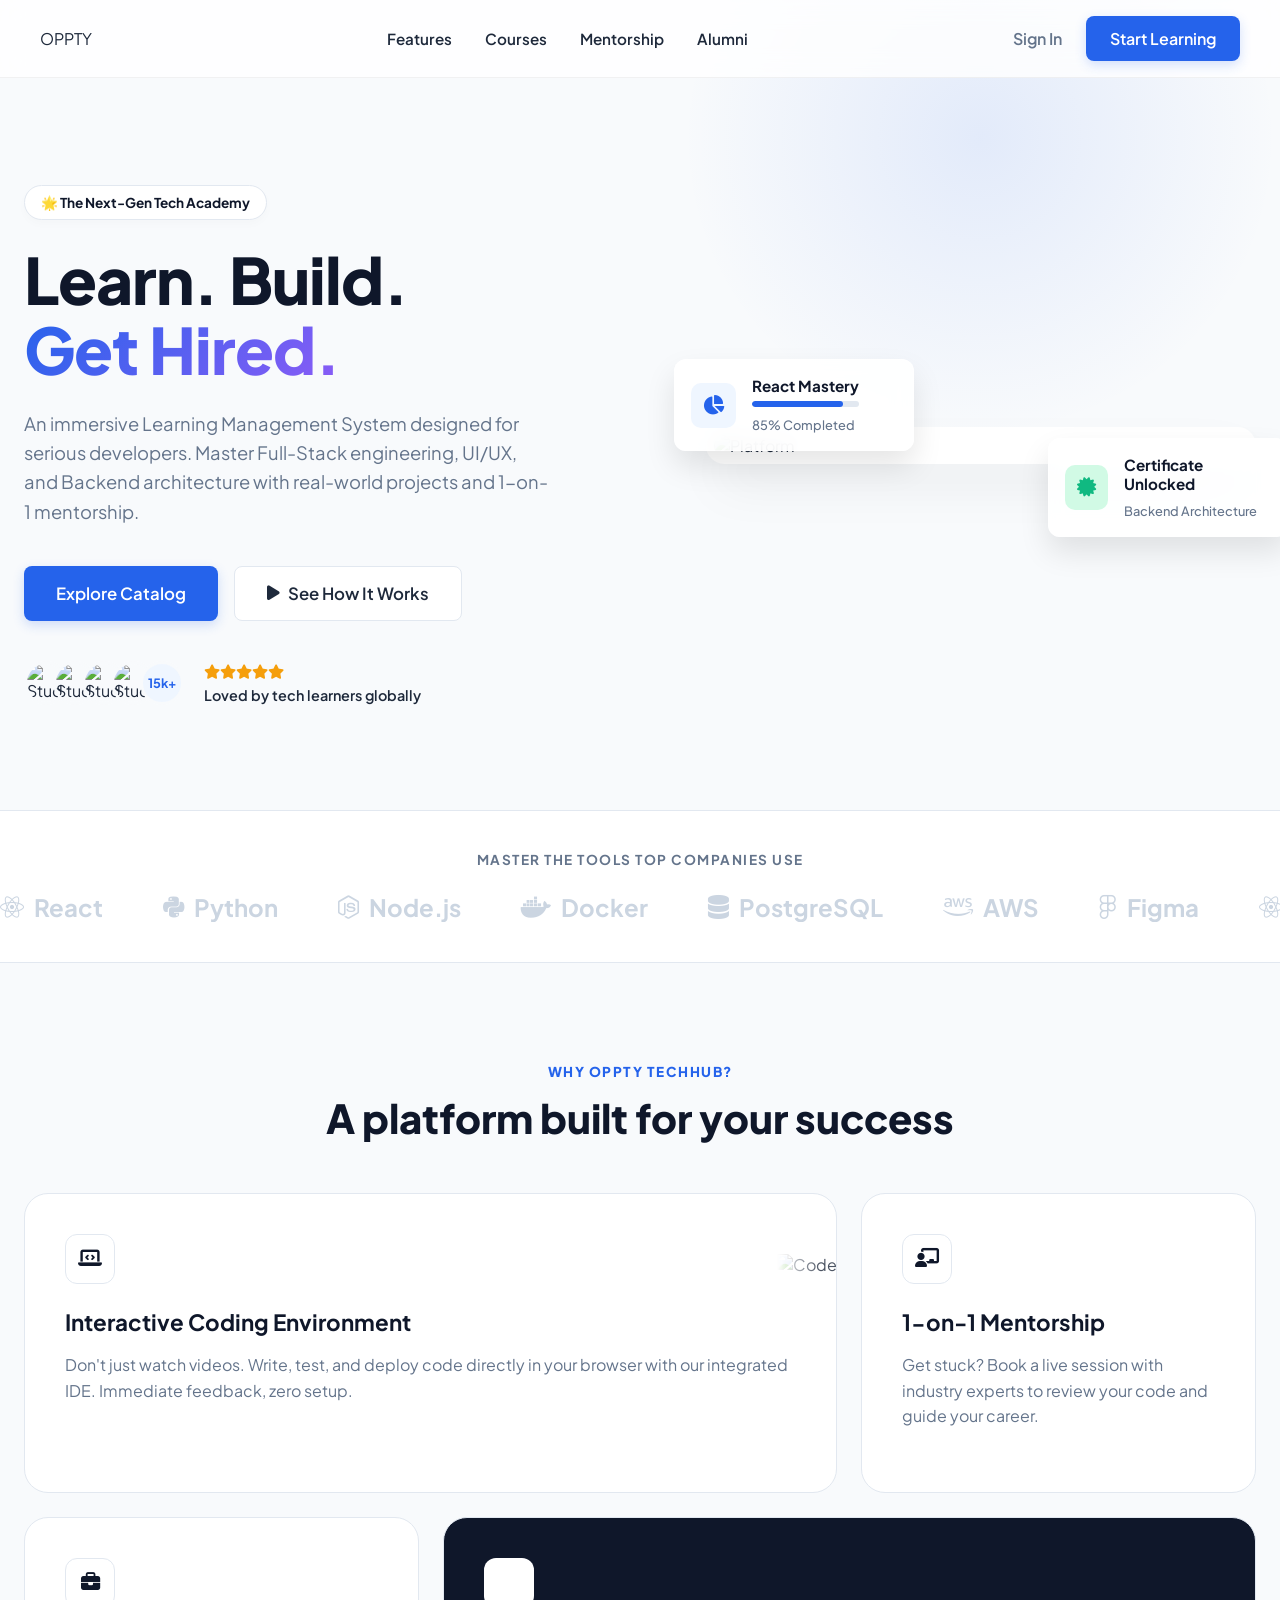
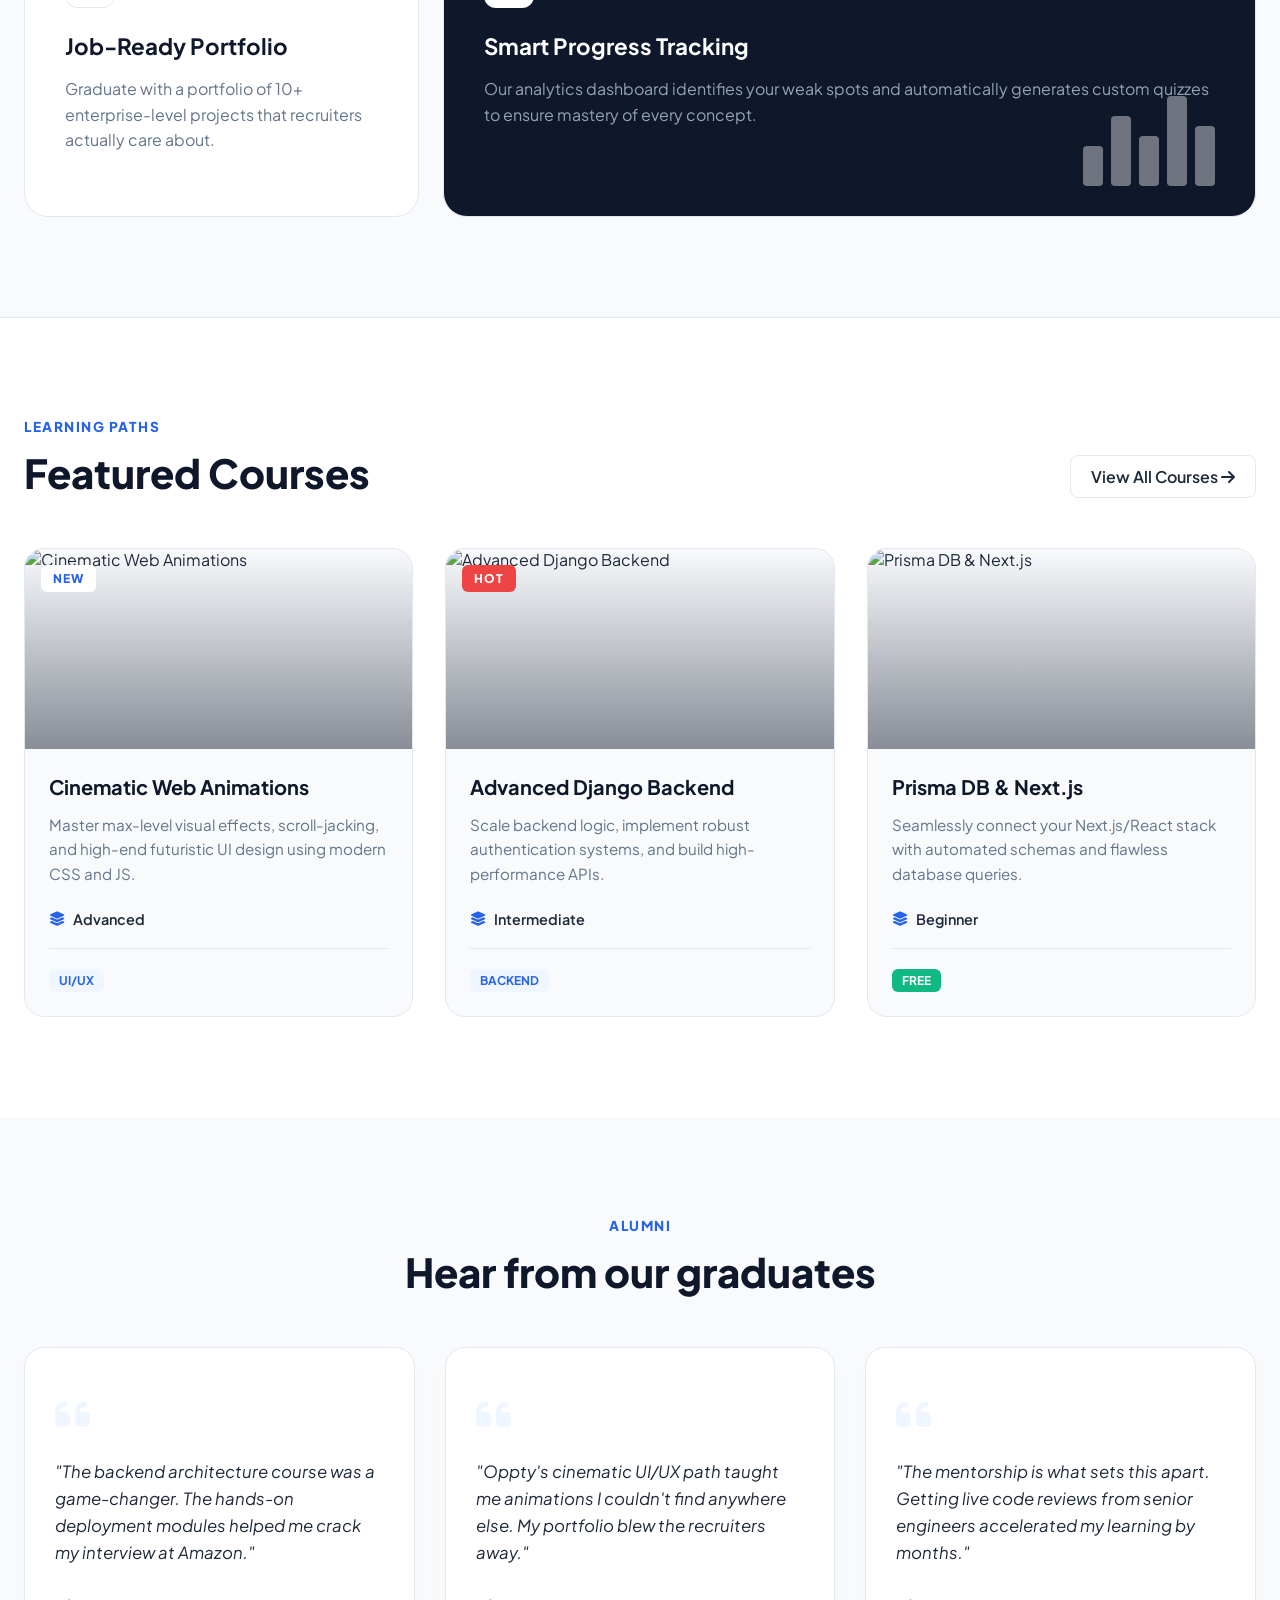
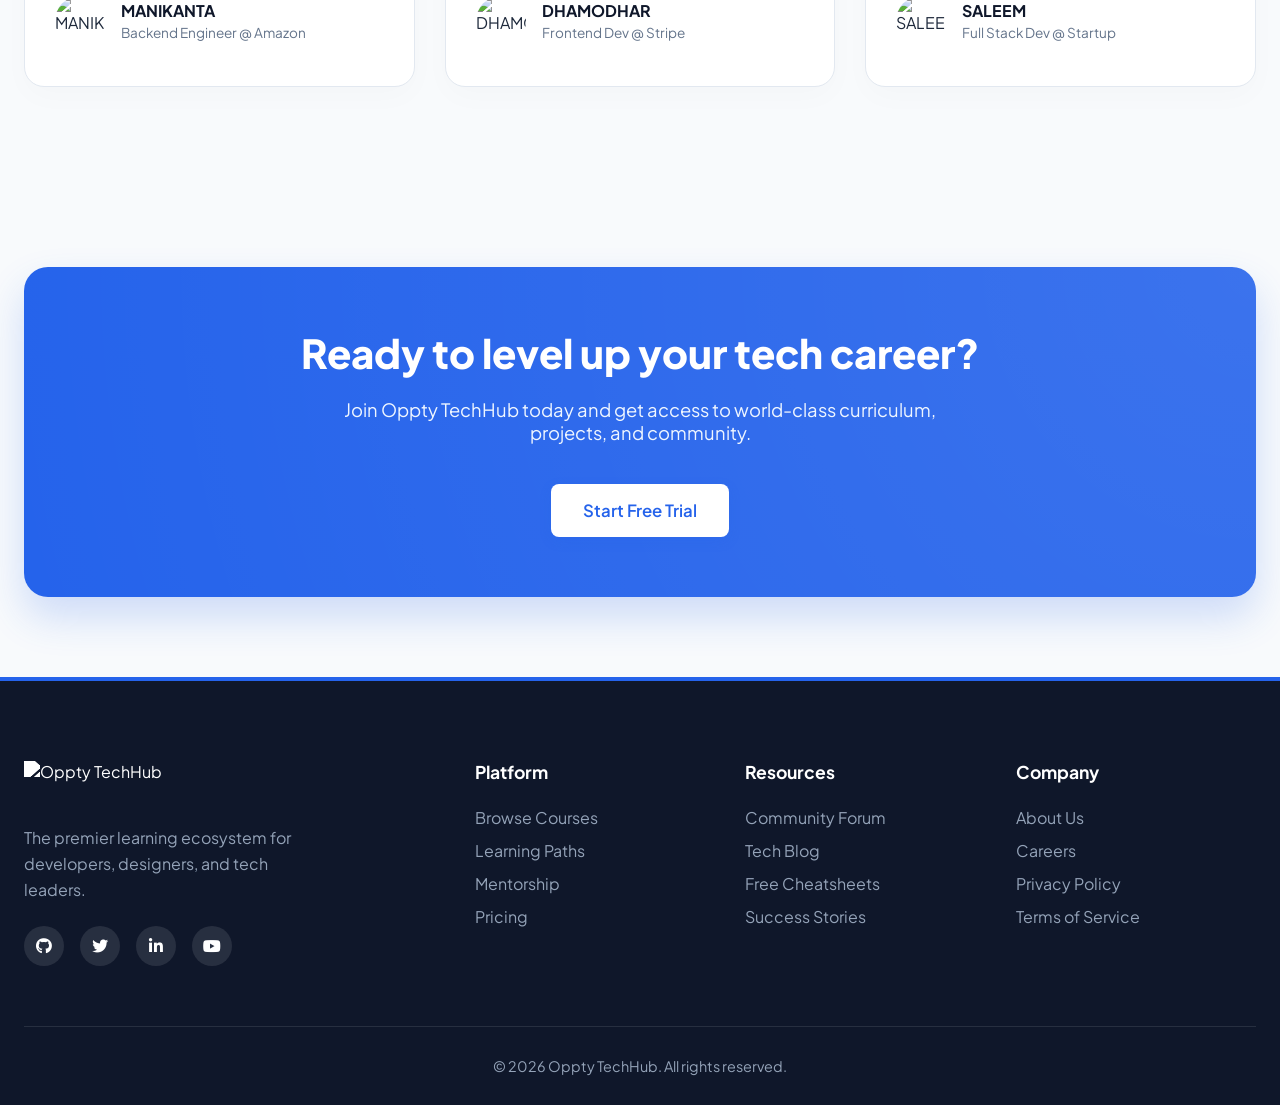
==== index.html @ dc17403f "U" ====
<!DOCTYPE html>
<html lang="en">
<head>
    <meta charset="UTF-8">
    <meta name="viewport" content="width=device-width, initial-scale=1.0">
    <title>Oppty TechHub | The Modern Learning Ecosystem</title>
    <link rel="stylesheet" href="https://cdnjs.cloudflare.com/ajax/libs/font-awesome/6.4.0/css/all.min.css">
    <link href="https://fonts.googleapis.com/css2?family=Plus+Jakarta+Sans:wght@400;500;600;700;800&display=swap" rel="stylesheet">
    <link rel="stylesheet" href="style.css">
</head>
<body>

    <div id="oppty-global-loader" class="global-loader-overlay">
        <div class="loader-content">
            <img src="../frontend/assets/oppty-icon-logo.png" alt="Loading Icon" class="loader-icon" onerror="this.style.display='none'">
            <img src="../frontend/assets/opptylogo.png" alt="Oppty TechHub" class="loader-full-logo" >
        </div>
    </div>

    <header class="navbar" id="navbar">
        <div class="nav-container">
            <a href="#" class="nav-logo">
                <img src="../frontend/assets/opptylogo.png" alt="Oppty TechHub" onerror="this.outerHTML='<span class=\'fallback-logo\'>OPPTY</span>'">
            </a>
            <nav class="nav-links desktop-only">
                <a href="#features">Features</a>
                <a href="#courses">Courses</a>
                <a href="#mentorship">Mentorship</a>
                <a href="#success">Alumni</a>
            </nav>
            <div class="nav-actions">
                <a href="../frontend/login/login.html" class="btn-text desktop-only">Sign In</a>
                <a href="#courses" class="btn-primary">Start Learning</a>
                <button class="mobile-menu-btn" id="mobile-menu-btn"><i class="fa-solid fa-bars"></i></button>
            </div>
        </div>
        <div class="mobile-menu" id="mobile-menu">
            <div class="mobile-menu-header">
                <img src="../frontend/assets/opptylogo.png" alt="Oppty TechHub" class="mobile-logo">
                <button class="close-mobile-btn" id="close-mobile-btn"><i class="fa-solid fa-xmark"></i></button>
            </div>
            <div class="mobile-nav-links">
                <a href="#features">Features</a>
                <a href="#courses">Courses</a>
                <a href="#mentorship">Mentorship</a>
                <a href="#success">Alumni</a>
                <a href="../frontend/login/login.html" class="btn-primary mobile-full-btn" style="text-align: center; color: white;">Sign In</a>
            </div>
        </div>
    </header>

    <main>
        <section class="hero-section">
            <div class="hero-bg-glow"></div>
            <div class="container hero-grid">
                
                <div class="hero-text">
                    <div class="hero-badge fade-in-up">🌟 The Next-Gen Tech Academy</div>
                    <h1 class="fade-in-up" style="animation-delay: 0.1s;">
                        Learn. Build. <br>
                        <span class="text-gradient">Get Hired.</span>
                    </h1>
                    <p class="fade-in-up" style="animation-delay: 0.2s;">
                        An immersive Learning Management System designed for serious developers. Master Full-Stack engineering, UI/UX, and Backend architecture with real-world projects and 1-on-1 mentorship.
                    </p>
                    <div class="hero-cta fade-in-up" style="animation-delay: 0.3s;">
                        <a href="#courses" class="btn-primary btn-large">Explore Catalog</a>
                        <a href="#features" class="btn-secondary btn-large"><i class="fa-solid fa-play"></i> See How It Works</a>
                    </div>
                    <div class="hero-avatars fade-in-up" style="animation-delay: 0.4s;">
                        <div class="avatar-group">
                            <img src="https://i.pravatar.cc/150?img=11" alt="Student">
                            <img src="https://i.pravatar.cc/150?img=32" alt="Student">
                            <img src="https://i.pravatar.cc/150?img=12" alt="Student">
                            <img src="https://i.pravatar.cc/150?img=5" alt="Student">
                            <div class="avatar-more">15k+</div>
                        </div>
                        <div class="avatar-text">
                            <div class="stars"><i class="fa-solid fa-star"></i><i class="fa-solid fa-star"></i><i class="fa-solid fa-star"></i><i class="fa-solid fa-star"></i><i class="fa-solid fa-star"></i></div>
                            <span>Loved by tech learners globally</span>
                        </div>
                    </div>
                </div>

                <div class="hero-visual fade-in-up" style="animation-delay: 0.3s;">
                    <div class="lms-mockup">
                        <img src="https://images.unsplash.com/photo-1498050108023-c5249f4df085?ixlib=rb-4.0.3&auto=format&fit=crop&w=1000&q=80" alt="Platform" class="mockup-img">
                        
                        <div class="floating-card progress-card float-anim-1">
                            <div class="card-icon"><i class="fa-solid fa-chart-pie"></i></div>
                            <div class="card-info">
                                <h4>React Mastery</h4>
                                <div class="progress-bar"><div class="fill" style="width: 85%;"></div></div>
                                <span>85% Completed</span>
                            </div>
                        </div>

                        <div class="floating-card achieve-card float-anim-2">
                            <div class="card-icon success"><i class="fa-solid fa-certificate"></i></div>
                            <div class="card-info">
                                <h4>Certificate Unlocked</h4>
                                <span>Backend Architecture</span>
                            </div>
                        </div>
                    </div>
                </div>

            </div>
        </section>

        <div class="tech-marquee-wrapper">
            <p class="marquee-title">MASTER THE TOOLS TOP COMPANIES USE</p>
            <div class="marquee">
                <div class="marquee-content">
                    <span><i class="fa-brands fa-react"></i> React</span>
                    <span><i class="fa-brands fa-python"></i> Python</span>
                    <span><i class="fa-brands fa-node-js"></i> Node.js</span>
                    <span><i class="fa-brands fa-docker"></i> Docker</span>
                    <span><i class="fa-solid fa-database"></i> PostgreSQL</span>
                    <span><i class="fa-brands fa-aws"></i> AWS</span>
                    <span><i class="fa-brands fa-figma"></i> Figma</span>
                    <span><i class="fa-brands fa-react"></i> React</span>
                    <span><i class="fa-brands fa-python"></i> Python</span>
                    <span><i class="fa-brands fa-node-js"></i> Node.js</span>
                    <span><i class="fa-brands fa-docker"></i> Docker</span>
                    <span><i class="fa-solid fa-database"></i> PostgreSQL</span>
                    <span><i class="fa-brands fa-aws"></i> AWS</span>
                    <span><i class="fa-brands fa-figma"></i> Figma</span>
                </div>
            </div>
        </div>

        <section class="features-section" id="features">
            <div class="container">
                <div class="section-heading text-center fade-in-up">
                    <span class="sub-heading">WHY OPPTY TECHHUB?</span>
                    <h2>A platform built for your success</h2>
                </div>

                <div class="bento-grid">
                    <div class="bento-item span-2 fade-in-up">
                        <div class="bento-content">
                            <div class="bento-icon"><i class="fa-solid fa-laptop-code"></i></div>
                            <h3>Interactive Coding Environment</h3>
                            <p>Don't just watch videos. Write, test, and deploy code directly in your browser with our integrated IDE. Immediate feedback, zero setup.</p>
                        </div>
                        <img src="https://images.unsplash.com/photo-1555066931-4365d14bab8c?ixlib=rb-4.0.3&auto=format&fit=crop&w=600&q=80" alt="Code Editor" class="bento-bg">
                    </div>
                    
                    <div class="bento-item span-1 fade-in-up" style="animation-delay: 0.1s;">
                        <div class="bento-content">
                            <div class="bento-icon"><i class="fa-solid fa-chalkboard-user"></i></div>
                            <h3>1-on-1 Mentorship</h3>
                            <p>Get stuck? Book a live session with industry experts to review your code and guide your career.</p>
                        </div>
                    </div>

                    <div class="bento-item span-1 fade-in-up" style="animation-delay: 0.2s;">
                        <div class="bento-content">
                            <div class="bento-icon"><i class="fa-solid fa-briefcase"></i></div>
                            <h3>Job-Ready Portfolio</h3>
                            <p>Graduate with a portfolio of 10+ enterprise-level projects that recruiters actually care about.</p>
                        </div>
                    </div>

                    <div class="bento-item span-2 fade-in-up" style="animation-delay: 0.3s; background: var(--dark-blue); color: white;">
                        <div class="bento-content">
                            <div class="bento-icon" style="color: white; border-color: rgba(255,255,255,0.2);"><i class="fa-solid fa-ranking-star"></i></div>
                            <h3 style="color: white;">Smart Progress Tracking</h3>
                            <p style="color: #94a3b8;">Our analytics dashboard identifies your weak spots and automatically generates custom quizzes to ensure mastery of every concept.</p>
                        </div>
                        <div class="bento-abstract-chart">
                            <div class="bar h-40"></div><div class="bar h-70"></div><div class="bar h-50"></div><div class="bar h-90"></div><div class="bar h-60"></div>
                        </div>
                    </div>
                </div>
            </div>
        </section>

        <section class="courses-section" id="courses">
            <div class="container">
                <div class="section-heading flex-between fade-in-up">
                    <div>
                        <span class="sub-heading">LEARNING PATHS</span>
                        <h2>Featured Courses</h2>
                    </div>
                    <a href="../frontend/login/login.html" class="btn-outline desktop-only">View All Courses <i class="fa-solid fa-arrow-right"></i></a>
                </div>

                <div class="courses-grid" id="dynamic-landing-courses">
                    </div>
                
                <div class="text-center mobile-only" style="margin-top: 30px;">
                    <a href="../frontend/login/login.html" class="btn-outline">View All Courses</a>
                </div>
            </div>
        </section>

        <section class="success-section" id="success">
            <div class="container">
                <div class="section-heading text-center fade-in-up">
                    <span class="sub-heading">ALUMNI</span>
                    <h2>Hear from our graduates</h2>
                </div>
                
                <div class="testimonial-grid">
                    <div class="testimonial-card fade-in-up">
                        <div class="quote"><i class="fa-solid fa-quote-left"></i></div>
                        <p>"The backend architecture course was a game-changer. The hands-on deployment modules helped me crack my interview at Amazon."</p>
                        <div class="author-info">
                            <img src="https://i.pravatar.cc/150?img=12" alt="MANIKANTA">
                            <div>
                                <h4>MANIKANTA</h4>
                                <span>Backend Engineer @ Amazon</span>
                            </div>
                        </div>
                    </div>
                    
                    <div class="testimonial-card fade-in-up" style="animation-delay: 0.1s;">
                        <div class="quote"><i class="fa-solid fa-quote-left"></i></div>
                        <p>"Oppty's cinematic UI/UX path taught me animations I couldn't find anywhere else. My portfolio blew the recruiters away."</p>
                        <div class="author-info">
                            <img src="https://i.pravatar.cc/150?img=33" alt="DHAMODHAR">
                            <div>
                                <h4>DHAMODHAR</h4>
                                <span>Frontend Dev @ Stripe</span>
                            </div>
                        </div>
                    </div>

                    <div class="testimonial-card fade-in-up" style="animation-delay: 0.2s;">
                        <div class="quote"><i class="fa-solid fa-quote-left"></i></div>
                        <p>"The mentorship is what sets this apart. Getting live code reviews from senior engineers accelerated my learning by months."</p>
                        <div class="author-info">
                            <img src="https://i.pravatar.cc/150?img=47" alt="SALEEM">
                            <div>
                                <h4>SALEEM</h4>
                                <span>Full Stack Dev @ Startup</span>
                            </div>
                        </div>
                    </div>
                </div>
            </div>
        </section>

        <section class="cta-banner fade-in-up">
            <div class="container">
                <div class="cta-content">
                    <h2>Ready to level up your tech career?</h2>
                    <p>Join Oppty TechHub today and get access to world-class curriculum, projects, and community.</p>
                    <a href="../frontend/login/login.html" class="btn-primary btn-large" style="background: white; color: var(--primary-blue);">Start Free Trial</a>
                </div>
            </div>
        </section>
    </main>

    <footer class="footer">
        <div class="container">
            <div class="footer-top">
                <div class="footer-brand">
                    <img src="../frontend/assets/opptylogo.png" alt="Oppty TechHub" class="footer-logo" >
                    <p>The premier learning ecosystem for developers, designers, and tech leaders.</p>
                    <div class="social-links">
                        <a href="#"><i class="fa-brands fa-github"></i></a>
                        <a href="#"><i class="fa-brands fa-twitter"></i></a>
                        <a href="#"><i class="fa-brands fa-linkedin-in"></i></a>
                        <a href="#"><i class="fa-brands fa-youtube"></i></a>
                    </div>
                </div>
                <div class="footer-links">
                    <div class="link-group">
                        <h4>Platform</h4>
                        <a href="#">Browse Courses</a>
                        <a href="#">Learning Paths</a>
                        <a href="#">Mentorship</a>
                        <a href="#">Pricing</a>
                    </div>
                    <div class="link-group">
                        <h4>Resources</h4>
                        <a href="#">Community Forum</a>
                        <a href="#">Tech Blog</a>
                        <a href="#">Free Cheatsheets</a>
                        <a href="#">Success Stories</a>
                    </div>
                    <div class="link-group">
                        <h4>Company</h4>
                        <a href="#">About Us</a>
                        <a href="#">Careers</a>
                        <a href="#">Privacy Policy</a>
                        <a href="#">Terms of Service</a>
                    </div>
                </div>
            </div>
            <div class="footer-bottom">
                <p>&copy; 2026 Oppty TechHub. All rights reserved.</p>
            </div>
        </div>
    </footer>

    <script src="script.js"></script>
</body>
</html>
---- style.css ----
/* ===== CSS VARIABLES ===== */
:root {
  --primary-blue: #2563eb;
  --primary-dark: #1e40af;
  --primary-light: #eff6ff;
  --dark-blue: #0f172a;
  --text-main: #1e293b;
  --text-muted: #64748b;
  --bg-main: #f8fafc;
  --white: #ffffff;
  --border-light: #e2e8f0;
  --success: #10b981;
  --warning: #f59e0b;
  --gradient-brand: linear-gradient(135deg, #2563eb, #8b5cf6);
  --font-main: "Plus Jakarta Sans", sans-serif;
}

* {
  margin: 0;
  padding: 0;
  box-sizing: border-box;
  font-family: var(--font-main);
}
html {
  scroll-behavior: smooth;
}
body {
  background: var(--bg-main);
  color: var(--text-main);
  overflow-x: hidden;
  -webkit-font-smoothing: antialiased;
}
a {
  text-decoration: none;
  color: inherit;
}
img {
  max-width: 100%;
  display: block;
}
.container {
  max-width: 1280px;
  margin: 0 auto;
  padding: 0 24px;
}
.text-center {
  text-align: center;
}
.flex-between {
  display: flex;
  justify-content: space-between;
  align-items: flex-end;
}

/* =========================================
   GLOBAL LOADER 
========================================= */
.global-loader-overlay {
  position: fixed;
  top: 0;
  left: 0;
  width: 100vw;
  height: 100vh;
  background-color: var(--bg-main);
  display: flex;
  justify-content: center;
  align-items: center;
  z-index: 999999;
  transition:
    opacity 0.6s,
    visibility 0.6s;
}
.global-loader-overlay.hide-loader {
  opacity: 0;
  visibility: hidden;
  pointer-events: none;
}
.loader-content {
  position: relative;
  width: 280px;
  height: 100px;
  display: flex;
  justify-content: center;
  align-items: center;
}
.loader-icon {
  position: absolute;
  height: 65px;
  opacity: 0;
  animation: spinAndPop 1.2s forwards;
}
.loader-full-logo {
  position: absolute;
  height: 60px;
  opacity: 0;
  animation: smoothReveal 0.8s 1.1s forwards;
}
@keyframes spinAndPop {
  0% {
    transform: rotate(0deg) scale(0.5);
    opacity: 0;
  }
  15% {
    transform: rotate(60deg) scale(1);
    opacity: 1;
  }
  80% {
    transform: rotate(360deg) scale(1);
    opacity: 1;
  }
  100% {
    transform: rotate(430deg) scale(0);
    opacity: 0;
  }
}
@keyframes smoothReveal {
  0% {
    opacity: 0;
    clip-path: inset(0 50% 0 50%);
    transform: scale(0.85);
  }
  100% {
    opacity: 1;
    clip-path: inset(0 0 0 0);
    transform: scale(1);
  }
}

/* =========================================
   BUTTONS
========================================= */
.btn-primary {
  background: var(--primary-blue);
  color: var(--white);
  padding: 12px 24px;
  border-radius: 8px;
  font-weight: 600;
  display: inline-flex;
  align-items: center;
  gap: 8px;
  transition: 0.3s;
  box-shadow: 0 4px 12px rgba(37, 99, 235, 0.2);
  border: none;
  cursor: pointer;
}
.btn-primary:hover {
  background: var(--primary-dark);
  transform: translateY(-2px);
  box-shadow: 0 6px 16px rgba(37, 99, 235, 0.3);
  color: var(--white);
}
.btn-secondary {
  background: var(--white);
  color: var(--text-main);
  padding: 12px 24px;
  border-radius: 8px;
  font-weight: 600;
  display: inline-flex;
  align-items: center;
  gap: 8px;
  transition: 0.3s;
  border: 1px solid var(--border-light);
  cursor: pointer;
}
.btn-secondary:hover {
  border-color: var(--primary-blue);
  color: var(--primary-blue);
  transform: translateY(-2px);
}
.btn-outline {
  border: 1px solid var(--border-light);
  color: var(--text-main);
  padding: 10px 20px;
  border-radius: 8px;
  font-weight: 600;
  transition: 0.3s;
  display: inline-block;
}
.btn-outline:hover {
  border-color: var(--primary-blue);
  color: var(--primary-blue);
}
.btn-text {
  color: var(--text-muted);
  font-weight: 600;
  transition: 0.3s;
}
.btn-text:hover {
  color: var(--primary-blue);
}
.btn-large {
  padding: 16px 32px;
  font-size: 1.05rem;
}

/* =========================================
   NAVBAR
========================================= */
.navbar {
  position: fixed;
  top: 0;
  width: 100%;
  z-index: 1000;
  background: rgba(255, 255, 255, 0.8);
  backdrop-filter: blur(12px);
  border-bottom: 1px solid rgba(0, 0, 0, 0.05);
  transition: 0.3s;
}
.navbar.scrolled {
  background: rgba(255, 255, 255, 0.98);
  box-shadow: 0 4px 20px rgba(0, 0, 0, 0.05);
}
.nav-container {
  max-width: 1440px;
  margin: 0 auto;
  padding: 16px 40px;
  display: flex;
  justify-content: space-between;
  align-items: center;
}
.nav-logo img {
  height: 36px;
}
.nav-links {
  display: flex;
  gap: 32px;
  
}
.nav-links a {
  font-weight: 600;
  color: var(--text-main);
  font-size: 0.95rem;
  transition: 0.2s;
  margin-left: 30px;
}
.nav-links a:hover {
  color: var(--primary-blue);
}
.nav-actions {
  display: flex;
  align-items: center;
  gap: 24px;
}
.mobile-menu-btn {
  display: none;
  background: none;
  border: none;
  font-size: 1.5rem;
  color: var(--text-main);
  cursor: pointer;
}

/* Mobile Menu */
.mobile-menu {
  position: fixed;
  top: 0;
  right: -100%;
  width: 100%;
  max-width: 350px;
  height: 100vh;
  background: var(--white);
  z-index: 2000;
  padding: 30px;
  box-shadow: -10px 0 30px rgba(0, 0, 0, 0.1);
  transition: 0.4s ease;
  display: flex;
  flex-direction: column;
}
.mobile-menu.show {
  right: 0;
}
.mobile-menu-header {
  display: flex;
  justify-content: space-between;
  align-items: center;
  margin-bottom: 40px;
}
.mobile-logo {
  height: 30px;
}
.close-mobile-btn {
  background: none;
  border: none;
  font-size: 1.5rem;
  cursor: pointer;
}
.mobile-nav-links {
  display: flex;
  flex-direction: column;
  gap: 24px;
}
.mobile-nav-links a {
  font-size: 1.1rem;
  font-weight: 600;
  border-bottom: 1px solid var(--bg-main);
  padding-bottom: 12px;
}
.mobile-full-btn {
  border: none !important;
  margin-top: 10px;
}

/* =========================================
   HERO SECTION
========================================= */
.hero-section {
  position: relative;
  padding: 160px 0 80px;
  min-height: 90vh;
  display: flex;
  align-items: center;
  overflow: hidden;
}
.hero-bg-glow {
  position: absolute;
  top: -20%;
  right: 0;
  width: 600px;
  height: 600px;
  background: radial-gradient(
    circle,
    rgba(37, 99, 235, 0.1) 0%,
    transparent 70%
  );
  border-radius: 50%;
  z-index: -1;
}
.hero-grid {
  display: grid;
  grid-template-columns: 1fr 1fr;
  gap: 60px;
  align-items: center;
}

.hero-badge {
  display: inline-block;
  padding: 8px 16px;
  background: var(--white);
  border: 1px solid var(--border-light);
  border-radius: 30px;
  font-size: 0.85rem;
  font-weight: 700;
  color: var(--dark-blue);
  margin-bottom: 24px;
  box-shadow: 0 4px 10px rgba(0, 0, 0, 0.02);
}
.hero-text h1 {
  font-size: 4rem;
  font-weight: 800;
  color: var(--dark-blue);
  line-height: 1.1;
  margin-bottom: 24px;
  letter-spacing: -1px;
}
.text-gradient {
  background: var(--gradient-brand);
  -webkit-background-clip: text;
  -webkit-text-fill-color: transparent;
}
.hero-text p {
  font-size: 1.15rem;
  color: var(--text-muted);
  line-height: 1.6;
  margin-bottom: 40px;
  max-width: 90%;
}
.hero-cta {
  display: flex;
  gap: 16px;
  margin-bottom: 40px;
}

/* Social Proof Avatars */
.hero-avatars {
  display: flex;
  align-items: center;
  gap: 20px;
}
.avatar-group {
  display: flex;
}
.avatar-group img {
  width: 44px;
  height: 44px;
  border-radius: 50%;
  border: 3px solid var(--bg-main);
  margin-left: -15px;
  object-fit: cover;
}
.avatar-group img:first-child {
  margin-left: 0;
}
.avatar-more {
  width: 44px;
  height: 44px;
  border-radius: 50%;
  border: 3px solid var(--bg-main);
  margin-left: -15px;
  background: var(--primary-light);
  color: var(--primary-blue);
  display: flex;
  justify-content: center;
  align-items: center;
  font-size: 0.8rem;
  font-weight: 700;
  z-index: 5;
}
.avatar-text .stars {
  color: var(--warning);
  font-size: 0.9rem;
  margin-bottom: 4px;
}
.avatar-text span {
  font-size: 0.9rem;
  font-weight: 600;
  color: var(--text-main);
}

/* Hero Visual Mockup */
.hero-visual {
  position: relative;
  display: flex;
  justify-content: flex-end;
}
.lms-mockup {
  position: relative;
  width: 100%;
  max-width: 550px;
  border-radius: 20px;
  box-shadow: 0 25px 50px -12px rgba(0, 0, 0, 0.15);
  border: 8px solid var(--white);
  background: var(--white);
}
.mockup-img {
  width: 100%;
  border-radius: 12px;
}

/* Floating Dashboard Elements */
.floating-card {
  position: absolute;
  background: rgba(255, 255, 255, 0.9);
  backdrop-filter: blur(10px);
  padding: 16px;
  border-radius: 12px;
  box-shadow: 0 15px 30px rgba(0, 0, 0, 0.1);
  border: 1px solid rgba(255, 255, 255, 0.5);
  display: flex;
  align-items: center;
  gap: 16px;
  z-index: 10;
  width: 240px;
}
.card-icon {
  width: 45px;
  height: 45px;
  border-radius: 10px;
  background: var(--primary-light);
  color: var(--primary-blue);
  display: flex;
  justify-content: center;
  align-items: center;
  font-size: 1.2rem;
}
.card-icon.success {
  background: #d1fae5;
  color: var(--success);
}
.card-info h4 {
  font-size: 0.95rem;
  color: var(--dark-blue);
  font-weight: 700;
  margin-bottom: 6px;
}
.card-info span {
  font-size: 0.8rem;
  color: var(--text-muted);
  font-weight: 500;
}
.progress-bar {
  width: 100%;
  height: 6px;
  background: var(--border-light);
  border-radius: 3px;
  margin-bottom: 6px;
  overflow: hidden;
}
.progress-bar .fill {
  height: 100%;
  background: var(--primary-blue);
  border-radius: 3px;
}

.float-anim-1 {
  bottom: 20%;
  left: -40px;
  animation: float 6s ease-in-out infinite;
}
.float-anim-2 {
  top: 15%;
  right: -40px;
  animation: float 7s ease-in-out infinite reverse;
}

@keyframes float {
  0%,
  100% {
    transform: translateY(0);
  }
  50% {
    transform: translateY(-15px);
  }
}

/* =========================================
   MARQUEE
========================================= */
.tech-marquee-wrapper {
  border-top: 1px solid var(--border-light);
  border-bottom: 1px solid var(--border-light);
  padding: 40px 0;
  background: var(--white);
  overflow: hidden;
}
.marquee-title {
  text-align: center;
  font-size: 0.85rem;
  font-weight: 700;
  color: var(--text-muted);
  letter-spacing: 1.5px;
  margin-bottom: 24px;
}
.marquee {
  width: 100%;
  overflow: hidden;
}
.marquee-content {
  display: flex;
  gap: 60px;
  align-items: center;
  animation: scrollMarquee 30s linear infinite;
  white-space: nowrap;
  width: max-content;
}
.marquee-content span {
  font-size: 1.5rem;
  font-weight: 700;
  color: #cbd5e1;
  display: flex;
  align-items: center;
  gap: 10px;
}
@keyframes scrollMarquee {
  0% {
    transform: translateX(0);
  }
  100% {
    transform: translateX(-50%);
  }
}

/* =========================================
   BENTO GRID FEATURES
========================================= */
.features-section {
  padding: 100px 0;
}
.section-heading {
  margin-bottom: 50px;
}
.sub-heading {
  font-size: 0.85rem;
  font-weight: 800;
  color: var(--primary-blue);
  letter-spacing: 1.5px;
  text-transform: uppercase;
  margin-bottom: 12px;
  display: block;
}
.section-heading h2 {
  font-size: 2.5rem;
  font-weight: 800;
  color: var(--dark-blue);
}

.bento-grid {
  display: grid;
  grid-template-columns: repeat(3, 1fr);
  gap: 24px;
  grid-auto-rows: minmax(300px, auto);
}
.bento-item {
  position: relative;
  background: var(--white);
  border-radius: 24px;
  border: 1px solid var(--border-light);
  padding: 40px;
  overflow: hidden;
  transition: 0.3s;
  display: flex;
  flex-direction: column;
  justify-content: flex-start;
}
.bento-item:hover {
  box-shadow: 0 20px 40px rgba(0, 0, 0, 0.05);
  transform: translateY(-5px);
  border-color: var(--primary-blue);
}
.bento-item.span-2 {
  grid-column: span 2;
}
.bento-item.span-1 {
  grid-column: span 1;
}

.bento-icon {
  width: 50px;
  height: 50px;
  border-radius: 12px;
  border: 1px solid var(--border-light);
  display: flex;
  justify-content: center;
  align-items: center;
  font-size: 1.2rem;
  color: var(--dark-blue);
  margin-bottom: 24px;
  z-index: 2;
  position: relative;
  background: var(--white);
}
.bento-content h3 {
  font-size: 1.4rem;
  font-weight: 700;
  color: var(--dark-blue);
  margin-bottom: 16px;
  z-index: 2;
  position: relative;
}
.bento-content p {
  color: var(--text-muted);
  line-height: 1.6;
  z-index: 2;
  position: relative;
}

/* Bento Images & Graphics */
.bento-bg {
  position: absolute;
  bottom: 0;
  right: -50px;
  height: 80%;
  object-fit: contain;
  z-index: 1;
  opacity: 0.8;
  mask-image: linear-gradient(to right, transparent, black 40%);
  -webkit-mask-image: linear-gradient(to right, transparent, black 40%);
}
.bento-abstract-chart {
  position: absolute;
  bottom: 30px;
  right: 40px;
  display: flex;
  align-items: flex-end;
  gap: 8px;
  height: 100px;
  opacity: 0.5;
}
.bento-abstract-chart .bar {
  width: 20px;
  background: rgba(255, 255, 255, 0.8);
  border-radius: 4px;
}
.h-40 {
  height: 40%;
}
.h-70 {
  height: 70%;
}
.h-50 {
  height: 50%;
}
.h-90 {
  height: 90%;
}
.h-60 {
  height: 60%;
}

/* =========================================
   FEATURED COURSES
========================================= */
.courses-section {
  padding: 100px 0;
  background: var(--white);
  border-top: 1px solid var(--border-light);
}
.courses-grid {
  display: grid;
  grid-template-columns: repeat(auto-fit, minmax(320px, 1fr));
  gap: 32px;
}

.course-card {
  background: var(--bg-main);
  border-radius: 20px;
  border: 1px solid var(--border-light);
  overflow: hidden;
  transition:
    transform 0.3s ease,
    box-shadow 0.3s ease;
  cursor: pointer;
  display: flex;
  flex-direction: column;
}
.course-card:hover {
  transform: translateY(-8px);
  box-shadow: 0 20px 40px rgba(0, 0, 0, 0.06);
  border-color: var(--primary-blue);
}
.card-image-wrapper {
  position: relative;
  width: 100%;
  height: 200px;
  overflow: hidden;
}
.card-image-wrapper img {
  width: 100%;
  height: 100%;
  object-fit: cover;
  transition: transform 0.5s ease;
}
.course-card:hover .card-image-wrapper img {
  transform: scale(1.05);
}
.image-overlay {
  position: absolute;
  inset: 0;
  background: linear-gradient(to top, rgba(15, 23, 42, 0.8), transparent);
  opacity: 0.6;
}

.badge-new,
.badge-hot {
  position: absolute;
  top: 16px;
  left: 16px;
  padding: 6px 12px;
  border-radius: 6px;
  font-size: 0.75rem;
  font-weight: 800;
  z-index: 10;
  letter-spacing: 1px;
}
.badge-new {
  background: var(--white);
  color: var(--primary-blue);
}
.badge-hot {
  background: #ef4444;
  color: var(--white);
}

.card-body {
  padding: 24px;
  flex: 1;
  display: flex;
  flex-direction: column;
}
.card-body h3 {
  font-size: 1.25rem;
  font-weight: 700;
  color: var(--dark-blue);
  margin-bottom: 12px;
  line-height: 1.4;
}
.card-desc {
  font-size: 0.95rem;
  color: var(--text-muted);
  line-height: 1.6;
  margin-bottom: 24px;
  flex: 1;
}

.card-meta {
  display: flex;
  justify-content: space-between;
  align-items: center;
  padding-bottom: 20px;
  border-bottom: 1px solid var(--border-light);
  margin-bottom: 20px;
}
.level {
  font-size: 0.9rem;
  font-weight: 600;
  color: var(--text-main);
  display: flex;
  align-items: center;
  gap: 8px;
}
.level i {
  color: var(--primary-blue);
}

.card-footer {
  display: flex;
  justify-content: space-between;
  align-items: center;
}
.tags {
  display: flex;
  gap: 8px;
  flex-wrap: wrap;
}
.tag {
  font-size: 0.75rem;
  font-weight: 700;
  padding: 4px 10px;
  border-radius: 6px;
  background: var(--primary-light);
  color: var(--primary-blue);
}

/* =========================================
   TESTIMONIALS / SUCCESS STORIES
========================================= */
.success-section {
  padding: 100px 0;
}
.testimonial-grid {
  display: grid;
  grid-template-columns: repeat(auto-fit, minmax(300px, 1fr));
  gap: 30px;
  margin-top: 40px;
}
.testimonial-card {
  background: var(--white);
  padding: 40px 30px;
  border-radius: 20px;
  border: 1px solid var(--border-light);
  box-shadow: 0 10px 30px rgba(0, 0, 0, 0.02);
}
.quote {
  color: var(--primary-light);
  font-size: 2.5rem;
  margin-bottom: 20px;
}
.testimonial-card p {
  font-size: 1.05rem;
  color: var(--text-main);
  line-height: 1.6;
  font-style: italic;
  margin-bottom: 30px;
}
.author-info {
  display: flex;
  align-items: center;
  gap: 16px;
}
.author-info img {
  width: 50px;
  height: 50px;
  border-radius: 50%;
  object-fit: cover;
}
.author-info h4 {
  font-size: 1rem;
  font-weight: 700;
  color: var(--dark-blue);
}
.author-info span {
  font-size: 0.85rem;
  color: var(--text-muted);
}

/* =========================================
   CTA BANNER
========================================= */
.cta-banner {
  padding: 80px 0;
}
.cta-content {
  background: var(--primary-blue);
  border-radius: 24px;
  padding: 60px 40px;
  text-align: center;
  color: var(--white);
  box-shadow: 0 20px 40px rgba(37, 99, 235, 0.2);
  background-image: radial-gradient(
    circle at top right,
    rgba(255, 255, 255, 0.1),
    transparent
  );
}
.cta-content h2 {
  font-size: 2.5rem;
  font-weight: 800;
  margin-bottom: 20px;
}
.cta-content p {
  font-size: 1.15rem;
  color: var(--primary-light);
  margin-bottom: 40px;
  max-width: 600px;
  margin-left: auto;
  margin-right: auto;
}

/* =========================================
   FOOTER
========================================= */
.footer {
  background: var(--dark-blue);
  color: #94a3b8;
  padding: 80px 0 30px;
  border-top: 4px solid var(--primary-blue);
}
.footer-top {
  display: grid;
  grid-template-columns: 1fr 2fr;
  gap: 60px;
  margin-bottom: 60px;
}
.footer-logo {
  height: 40px;
  filter: brightness(0) invert(1);
  margin-bottom: 24px;
}
.footer-brand p {
  line-height: 1.6;
  margin-bottom: 24px;
  max-width: 300px;
}
.social-links {
  display: flex;
  gap: 16px;
}
.social-links a {
  width: 40px;
  height: 40px;
  border-radius: 50%;
  background: rgba(255, 255, 255, 0.1);
  color: var(--white);
  display: flex;
  justify-content: center;
  align-items: center;
  transition: 0.3s;
}
.social-links a:hover {
  background: var(--primary-blue);
}

.footer-links {
  display: grid;
  grid-template-columns: repeat(3, 1fr);
  gap: 30px;
}
.link-group h4 {
  color: var(--white);
  font-size: 1.1rem;
  font-weight: 700;
  margin-bottom: 24px;
}
.link-group a {
  display: block;
  margin-bottom: 12px;
  transition: 0.2s;
}
.link-group a:hover {
  color: var(--white);
  padding-left: 5px;
}

.footer-bottom {
  text-align: center;
  padding-top: 30px;
  border-top: 1px solid rgba(255, 255, 255, 0.1);
  font-size: 0.9rem;
}

/* =========================================
   ANIMATION CLASSES
========================================= */
.fade-in-up {
  opacity: 0;
  transform: translateY(30px);
  transition: 0.8s cubic-bezier(0.16, 1, 0.3, 1);
}
.fade-in-up.visible {
  opacity: 1;
  transform: translateY(0);
}
.desktop-only {
  display: block;
}
.mobile-only {
  display: none;
}

/* =========================================
   RESPONSIVE DESIGN
========================================= */
@media (max-width: 1024px) {
  .hero-text h1 {
    font-size: 3.2rem;
  }
  .hero-grid {
    gap: 40px;
  }
  .bento-grid {
    grid-template-columns: repeat(2, 1fr);
  }
  .bento-item.span-2 {
    grid-column: span 2;
  }
  .bento-item.span-1 {
    grid-column: span 1;
  }
  .footer-top {
    grid-template-columns: 1fr;
  }
}

@media (max-width: 768px) {
  .desktop-only {
    display: none !important;
  }
  .mobile-only {
    display: block;
  }
  .mobile-menu-btn {
    display: block;
  }
  .nav-container {
    padding: 16px 24px;
  }

  .hero-section {
    padding: 140px 0 60px;
    min-height: auto;
  }
  .hero-grid {
    grid-template-columns: 1fr;
    text-align: center;
    gap: 60px;
  }
  .hero-text p {
    margin: 0 auto 30px;
  }
  .hero-cta {
    justify-content: center;
    flex-wrap: wrap;
  }
  .hero-avatars {
    justify-content: center;
  }
  .hero-visual {
    justify-content: center;
  }
  .float-anim-1 {
    left: -10px;
  }
  .float-anim-2 {
    right: -10px;
  }

  .bento-grid {
    grid-template-columns: 1fr;
  }
  .bento-item.span-2,
  .bento-item.span-1 {
    grid-column: span 1;
  }

  .section-heading.flex-between {
    flex-direction: column;
    align-items: center;
    text-align: center;
    gap: 20px;
  }
  .footer-links {
    grid-template-columns: 1fr 1fr;
  }
}

@media (max-width: 576px) {
  .hero-text h1 {
    font-size: 2.5rem;
  }
  .hero-cta a {
    width: 100%;
    justify-content: center;
  }
  .floating-card {
    display: none;
  }
  .bento-item {
    padding: 30px 20px;
  }
  .cta-content {
    padding: 40px 20px;
  }
  .cta-content h2 {
    font-size: 2rem;
  }
  .footer-links {
    grid-template-columns: 1fr;
  }
}
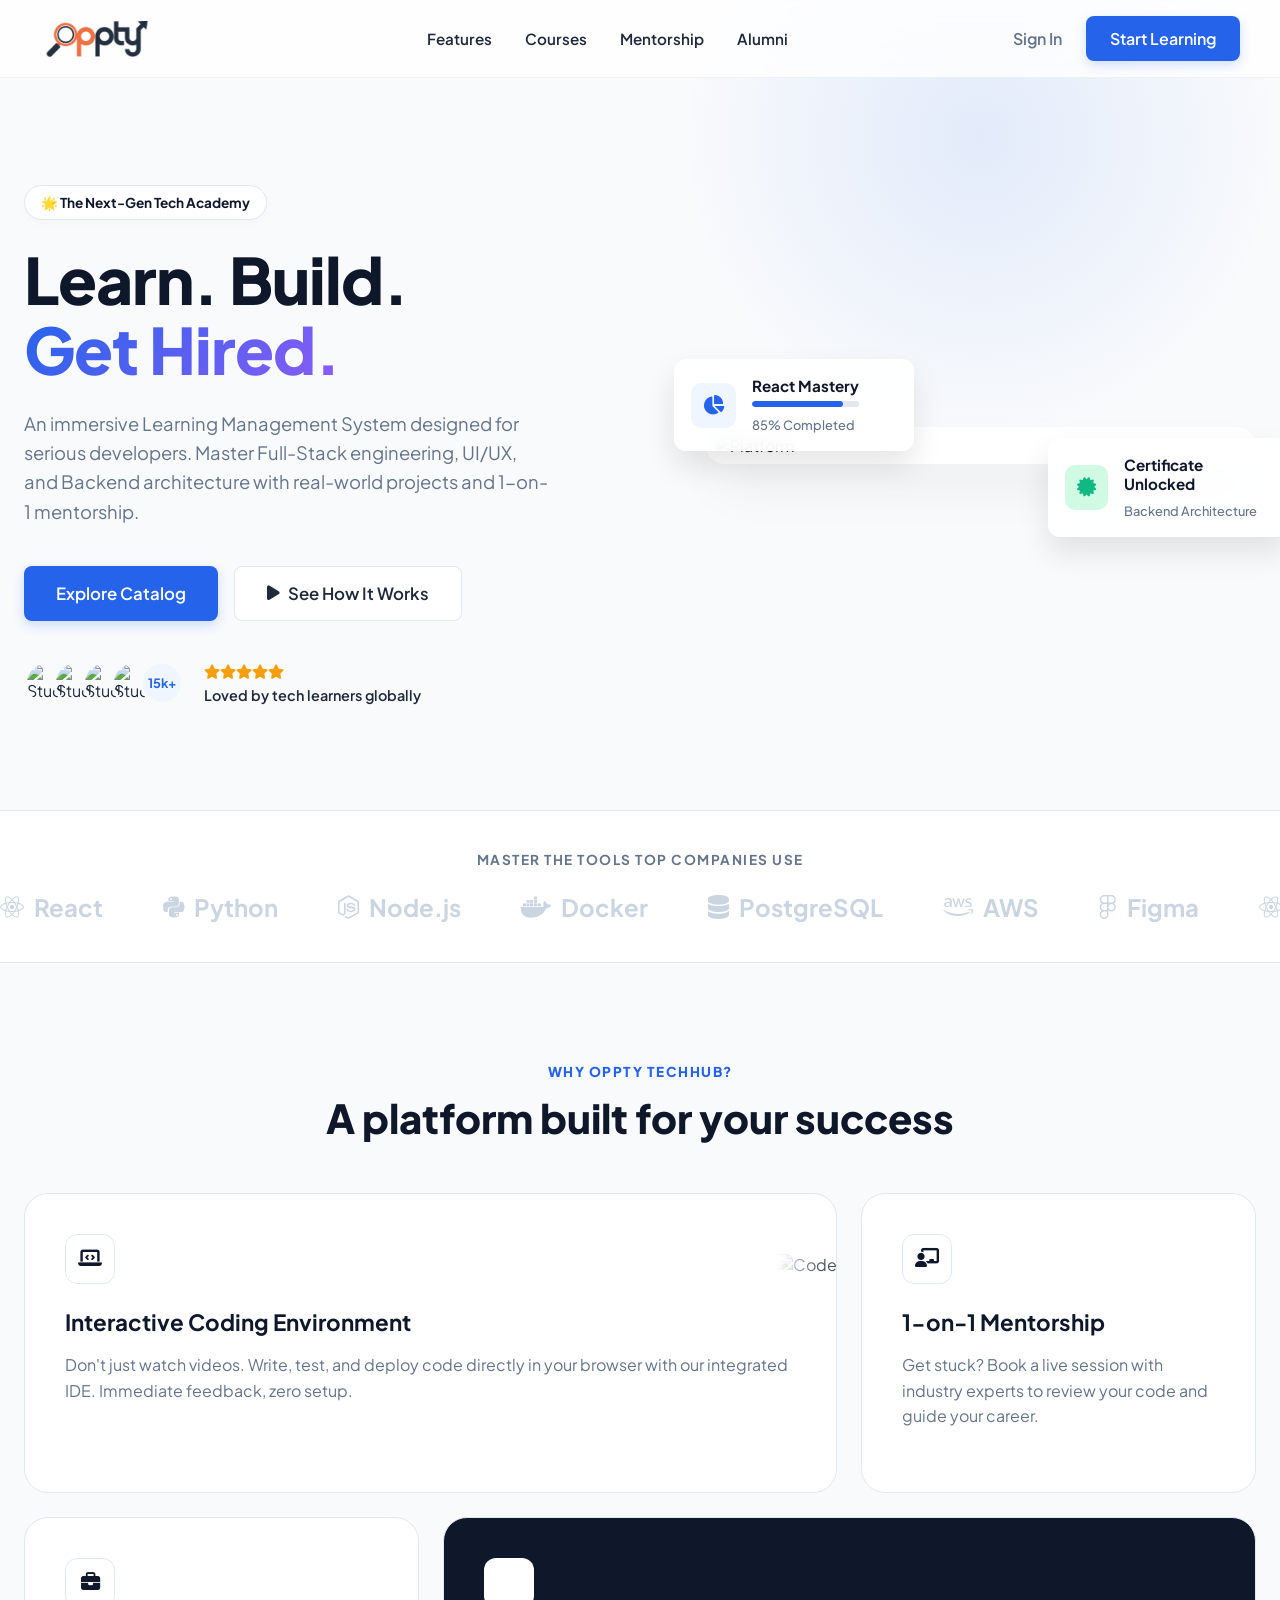
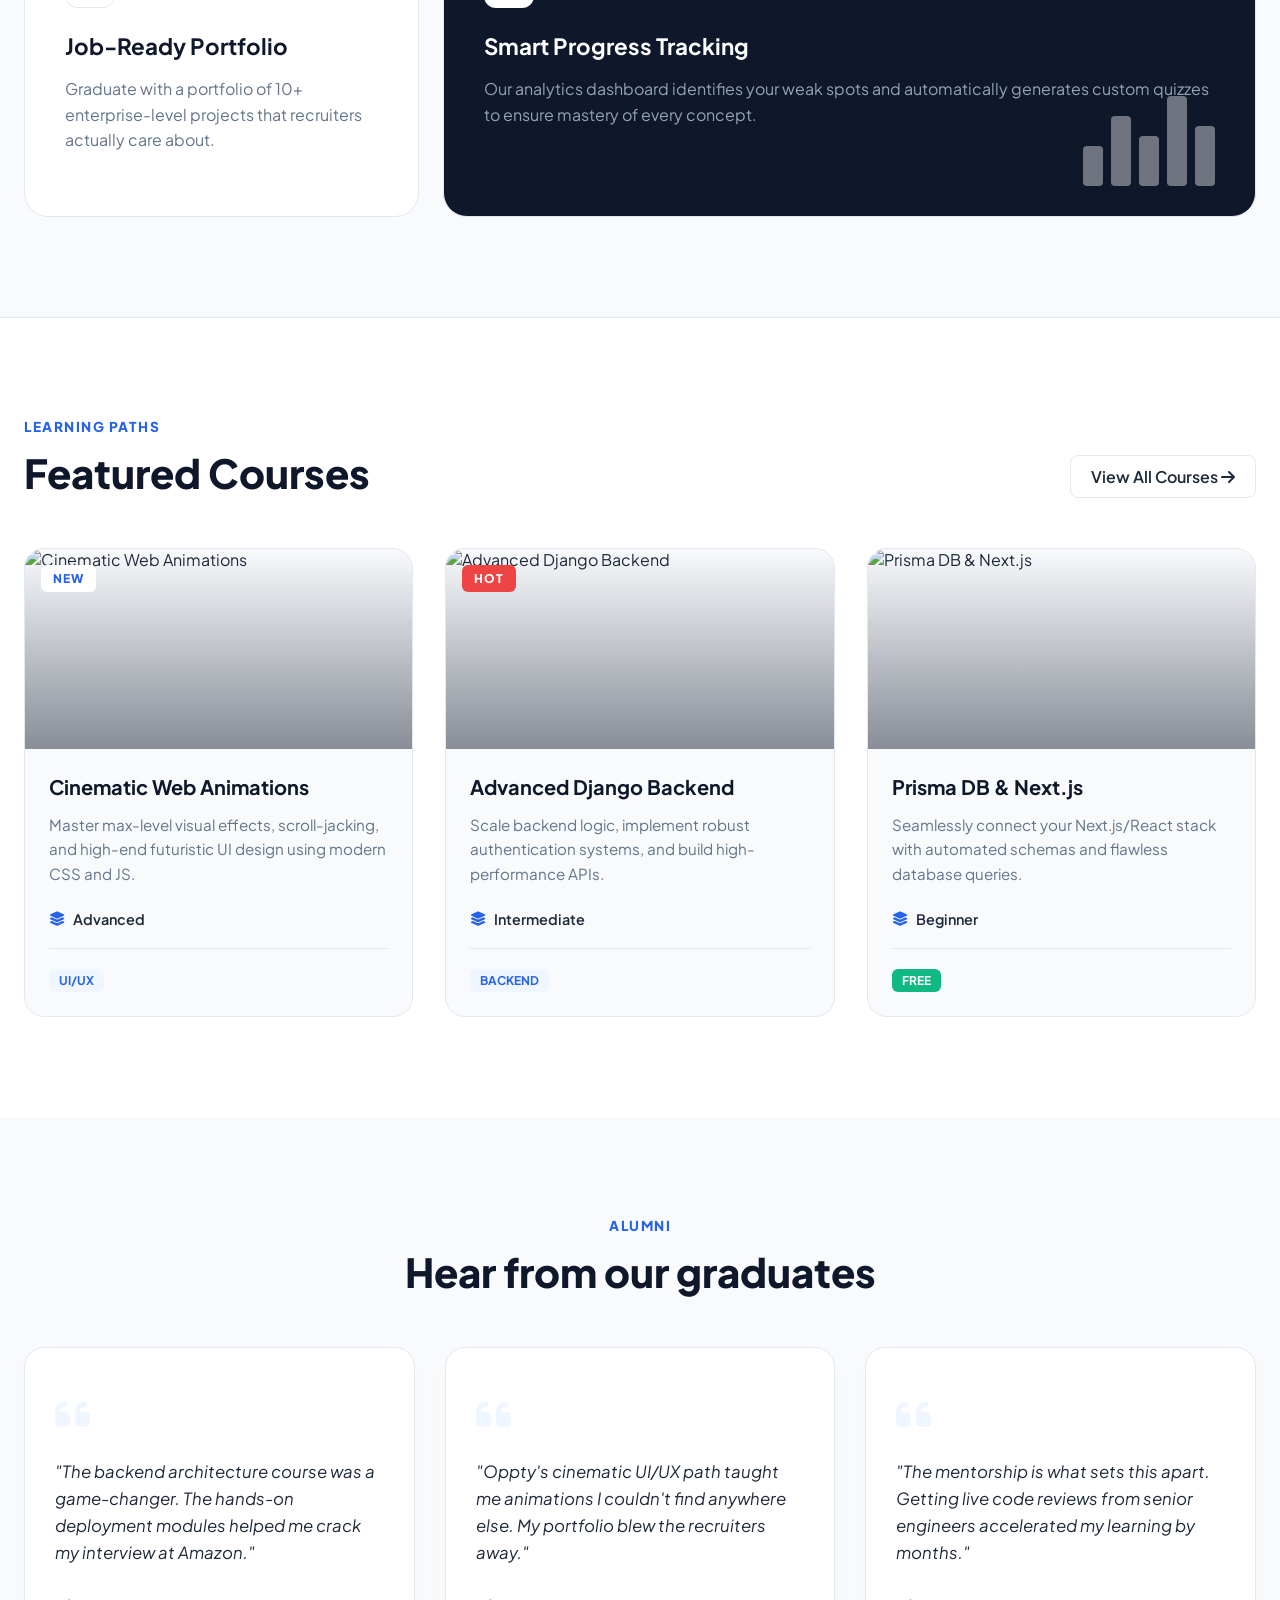
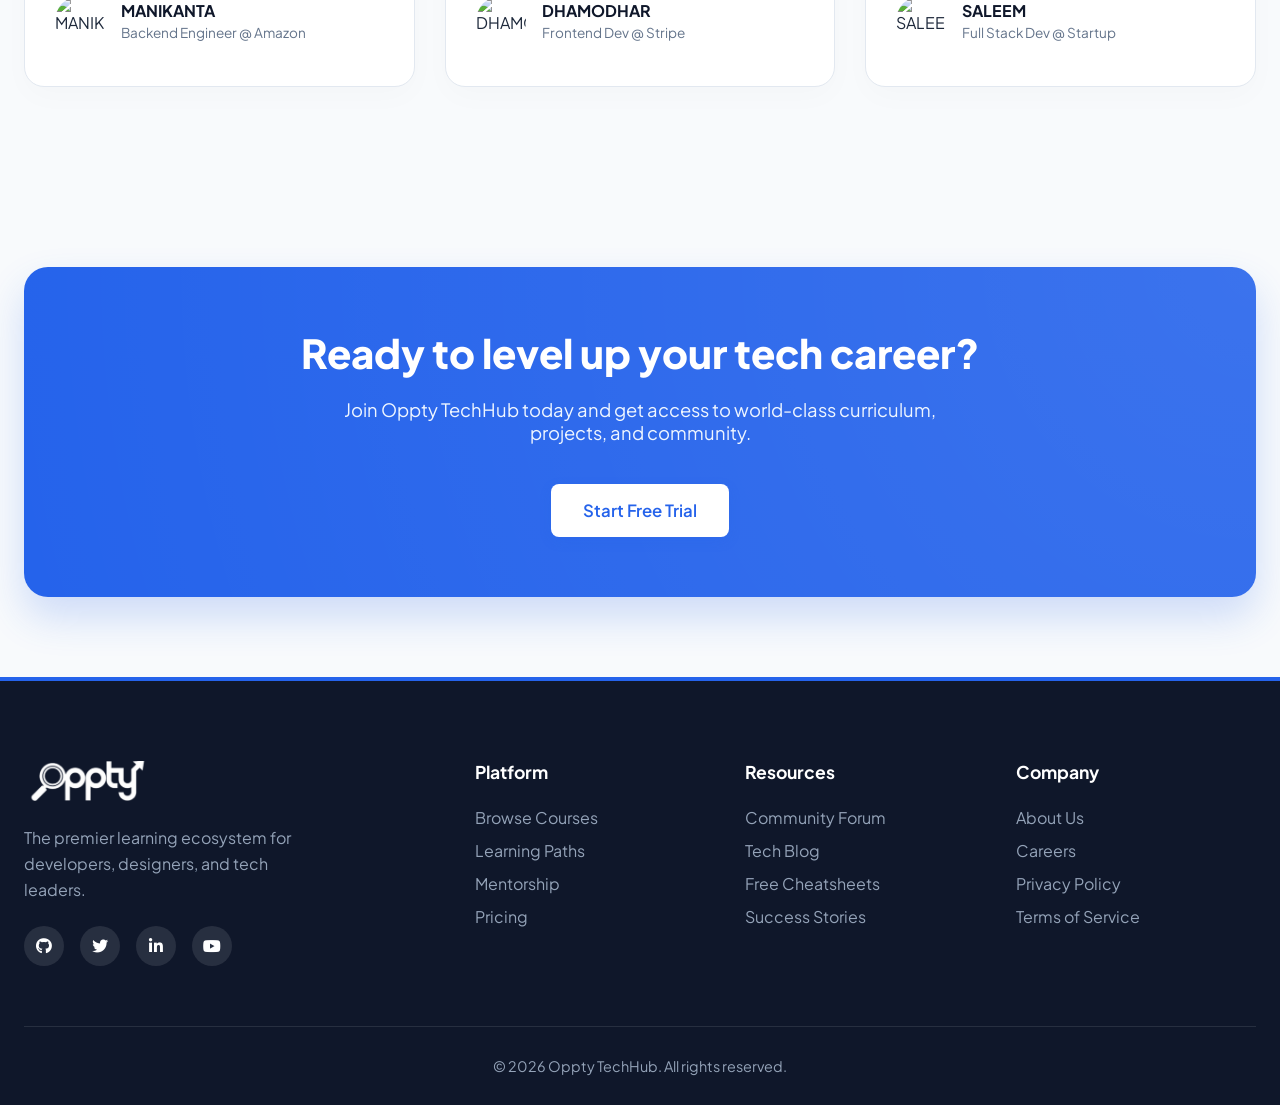
==== commit c973945a: "u" ====
--- a/index.html
+++ b/index.html
@@ -12,15 +12,15 @@
 
     <div id="oppty-global-loader" class="global-loader-overlay">
         <div class="loader-content">
-            <img src="../frontend/assets/oppty-icon-logo.png" alt="Loading Icon" class="loader-icon" onerror="this.style.display='none'">
-            <img src="../frontend/assets/opptylogo.png" alt="Oppty TechHub" class="loader-full-logo" >
+            <img src="./assets/oppty-icon-logo.png" alt="Loading Icon" class="loader-icon" onerror="this.style.display='none'">
+            <img src="./assets/opptylogo.png" alt="Oppty TechHub" class="loader-full-logo" >
         </div>
     </div>
 
     <header class="navbar" id="navbar">
         <div class="nav-container">
             <a href="#" class="nav-logo">
-                <img src="../frontend/assets/opptylogo.png" alt="Oppty TechHub" onerror="this.outerHTML='<span class=\'fallback-logo\'>OPPTY</span>'">
+                <img src="./assets/opptylogo.png" alt="Oppty TechHub" onerror="this.outerHTML='<span class=\'fallback-logo\'>OPPTY</span>'">
             </a>
             <nav class="nav-links desktop-only">
                 <a href="#features">Features</a>
@@ -29,14 +29,14 @@
                 <a href="#success">Alumni</a>
             </nav>
             <div class="nav-actions">
-                <a href="../frontend/login/login.html" class="btn-text desktop-only">Sign In</a>
+                <a href="./login/login.html" class="btn-text desktop-only">Sign In</a>
                 <a href="#courses" class="btn-primary">Start Learning</a>
                 <button class="mobile-menu-btn" id="mobile-menu-btn"><i class="fa-solid fa-bars"></i></button>
             </div>
         </div>
         <div class="mobile-menu" id="mobile-menu">
             <div class="mobile-menu-header">
-                <img src="../frontend/assets/opptylogo.png" alt="Oppty TechHub" class="mobile-logo">
+                <img src="./assets/opptylogo.png" alt="Oppty TechHub" class="mobile-logo">
                 <button class="close-mobile-btn" id="close-mobile-btn"><i class="fa-solid fa-xmark"></i></button>
             </div>
             <div class="mobile-nav-links">
@@ -44,7 +44,7 @@
                 <a href="#courses">Courses</a>
                 <a href="#mentorship">Mentorship</a>
                 <a href="#success">Alumni</a>
-                <a href="../frontend/login/login.html" class="btn-primary mobile-full-btn" style="text-align: center; color: white;">Sign In</a>
+                <a href="./login/login.html" class="btn-primary mobile-full-btn" style="text-align: center; color: white;">Sign In</a>
             </div>
         </div>
     </header>
@@ -184,14 +184,14 @@
                         <span class="sub-heading">LEARNING PATHS</span>
                         <h2>Featured Courses</h2>
                     </div>
-                    <a href="../frontend/login/login.html" class="btn-outline desktop-only">View All Courses <i class="fa-solid fa-arrow-right"></i></a>
+                    <a href="./login/login.html" class="btn-outline desktop-only">View All Courses <i class="fa-solid fa-arrow-right"></i></a>
                 </div>
 
                 <div class="courses-grid" id="dynamic-landing-courses">
                     </div>
                 
                 <div class="text-center mobile-only" style="margin-top: 30px;">
-                    <a href="../frontend/login/login.html" class="btn-outline">View All Courses</a>
+                    <a href="./login/login.html" class="btn-outline">View All Courses</a>
                 </div>
             </div>
         </section>
@@ -248,7 +248,7 @@
                 <div class="cta-content">
                     <h2>Ready to level up your tech career?</h2>
                     <p>Join Oppty TechHub today and get access to world-class curriculum, projects, and community.</p>
-                    <a href="../frontend/login/login.html" class="btn-primary btn-large" style="background: white; color: var(--primary-blue);">Start Free Trial</a>
+                    <a href="./login/login.html" class="btn-primary btn-large" style="background: white; color: var(--primary-blue);">Start Free Trial</a>
                 </div>
             </div>
         </section>
@@ -258,7 +258,7 @@
         <div class="container">
             <div class="footer-top">
                 <div class="footer-brand">
-                    <img src="../frontend/assets/opptylogo.png" alt="Oppty TechHub" class="footer-logo" >
+                    <img src="./assets/opptylogo.png" alt="Oppty TechHub" class="footer-logo" >
                     <p>The premier learning ecosystem for developers, designers, and tech leaders.</p>
                     <div class="social-links">
                         <a href="#"><i class="fa-brands fa-github"></i></a>
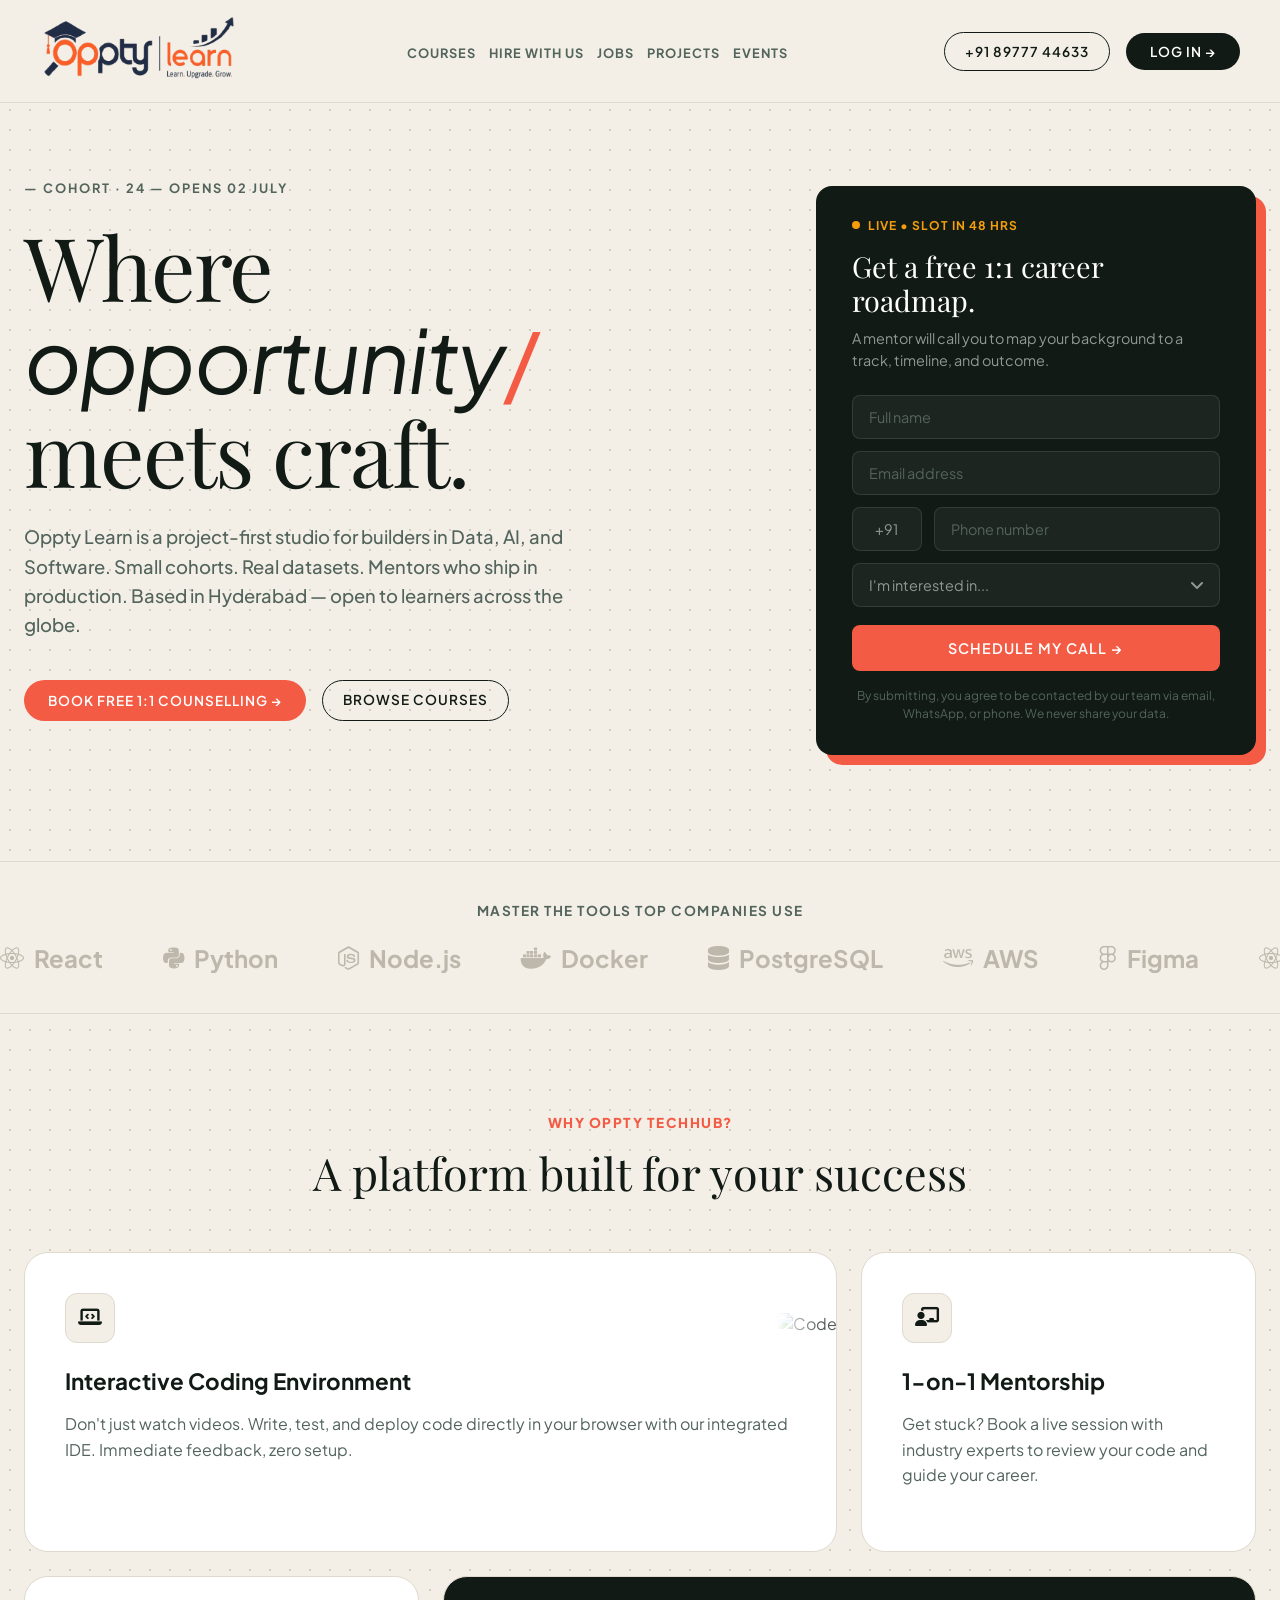
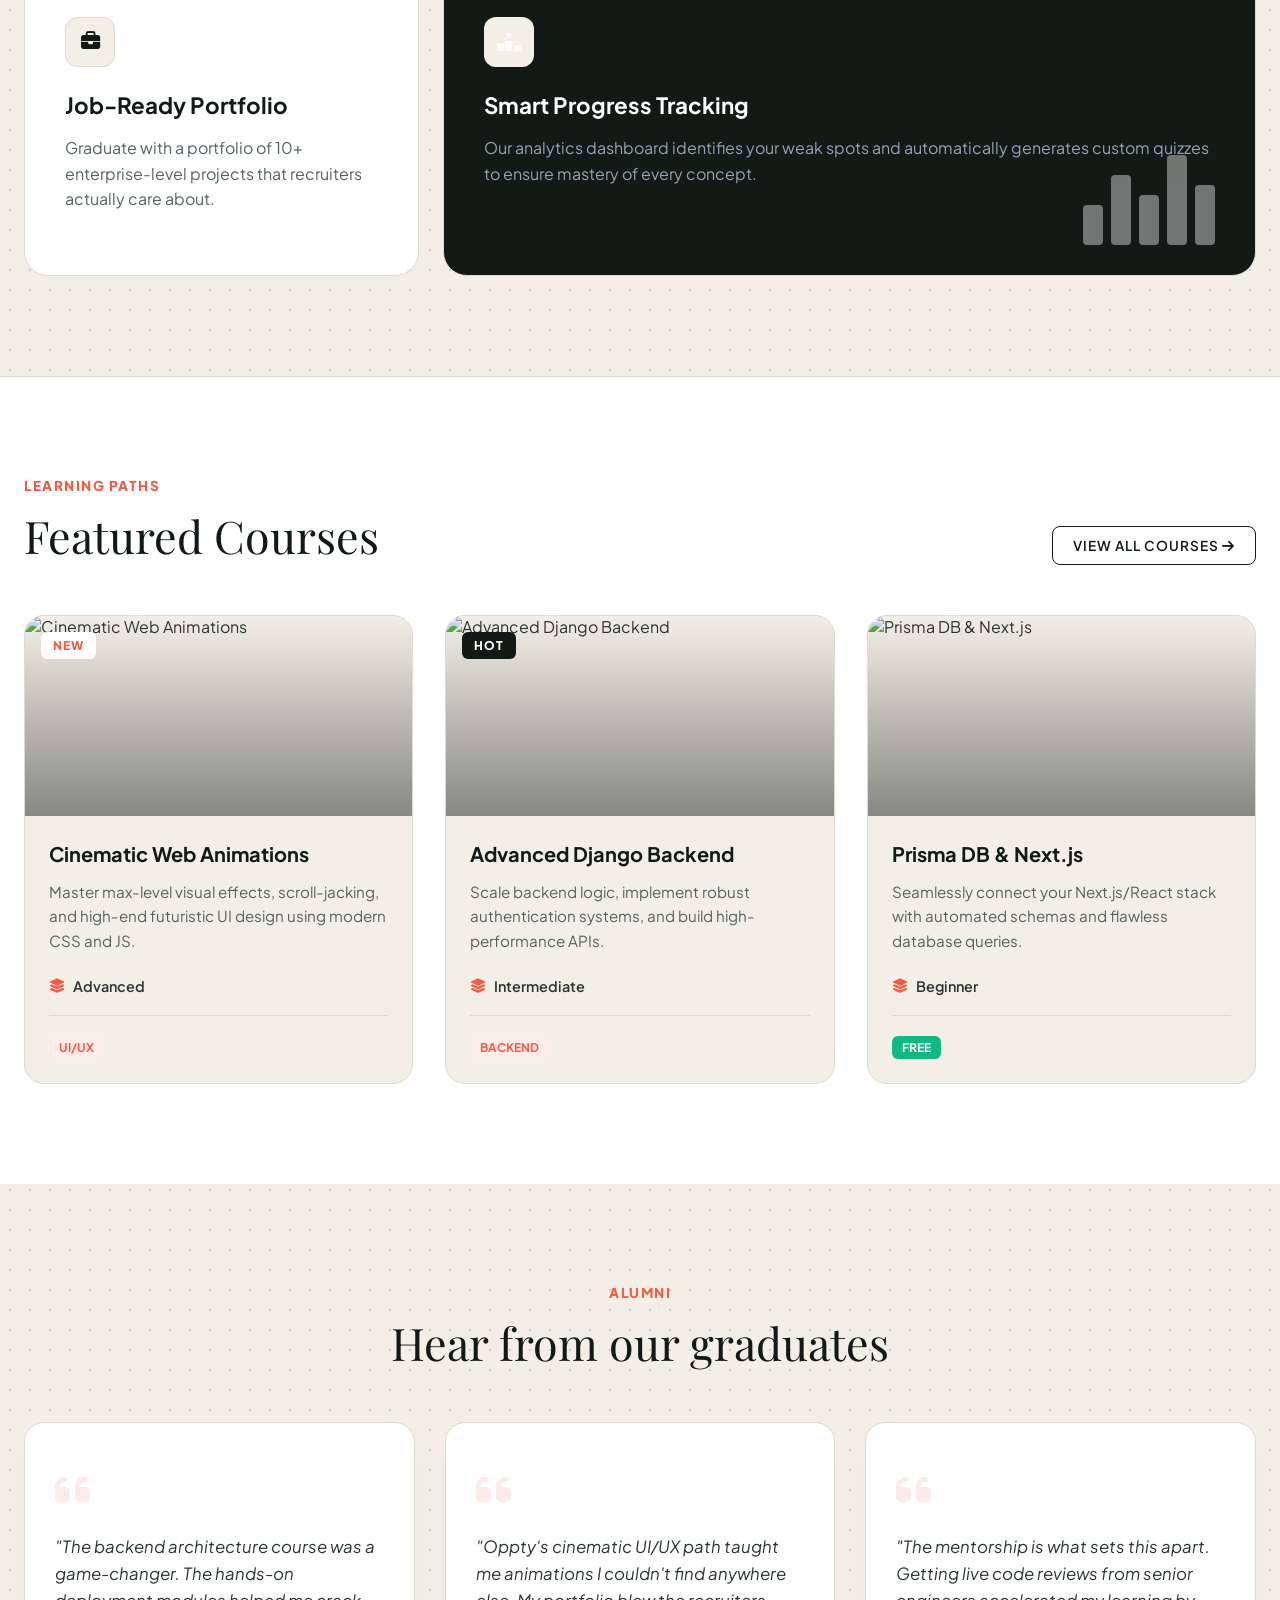
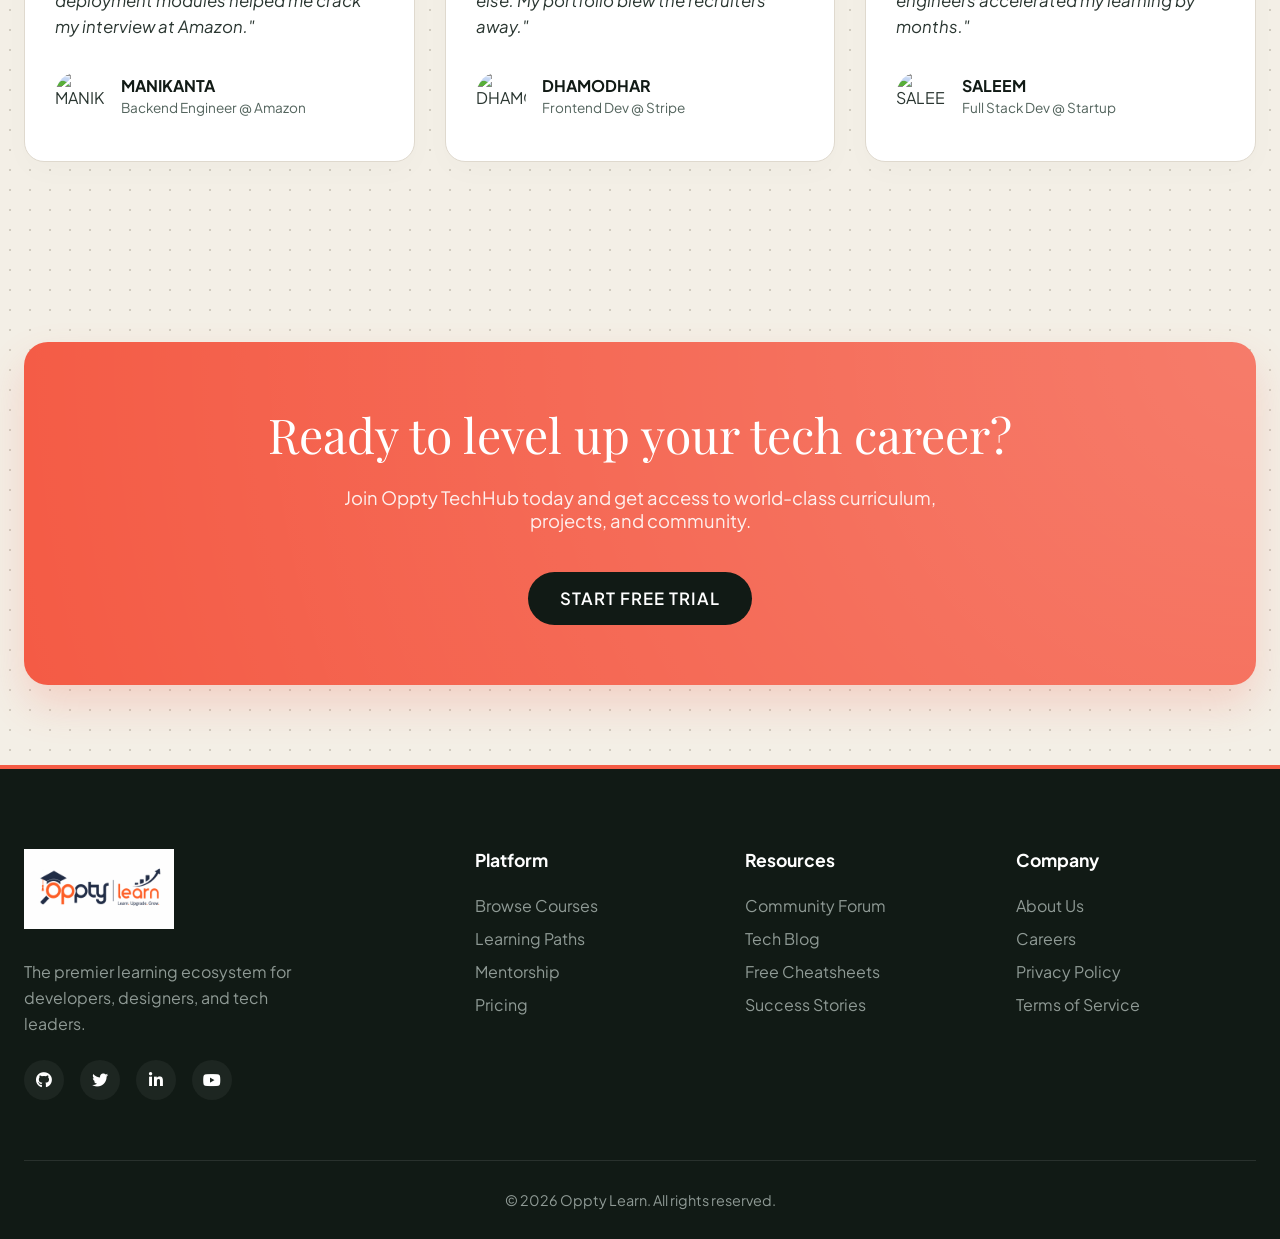
==== commit 6a08f031: "u" ====
--- a/index.html
+++ b/index.html
@@ -3,105 +3,106 @@
 <head>
     <meta charset="UTF-8">
     <meta name="viewport" content="width=device-width, initial-scale=1.0">
-    <title>Oppty TechHub | The Modern Learning Ecosystem</title>
+    <title>Oppty Learn | Where opportunity meets craft</title>
     <link rel="stylesheet" href="https://cdnjs.cloudflare.com/ajax/libs/font-awesome/6.4.0/css/all.min.css">
-    <link href="https://fonts.googleapis.com/css2?family=Plus+Jakarta+Sans:wght@400;500;600;700;800&display=swap" rel="stylesheet">
+    <link href="https://fonts.googleapis.com/css2?family=Playfair+Display:ital,wght@0,400;0,600;0,700;1,400&family=Plus+Jakarta+Sans:wght@400;500;600;700;800&display=swap" rel="stylesheet">
     <link rel="stylesheet" href="style.css">
 </head>
 <body>
 
-    <div id="oppty-global-loader" class="global-loader-overlay">
+    <!-- <div id="oppty-global-loader" class="global-loader-overlay">
         <div class="loader-content">
-            <img src="./assets/oppty-icon-logo.png" alt="Loading Icon" class="loader-icon" onerror="this.style.display='none'">
-            <img src="./assets/opptylogo.png" alt="Oppty TechHub" class="loader-full-logo" >
-        </div>
-    </div>
+            <img src="../assets/oppty-icon-logo.png" alt="Loading Icon" class="loader-icon" onerror="this.style.display='none'">
+            <img src="../assets/opptylogo.png" alt="Oppty TechHub" class="loader-full-logo" >
+        </div>
+    </div> -->
 
     <header class="navbar" id="navbar">
         <div class="nav-container">
             <a href="#" class="nav-logo">
-                <img src="./assets/opptylogo.png" alt="Oppty TechHub" onerror="this.outerHTML='<span class=\'fallback-logo\'>OPPTY</span>'">
+                <img src="../assets/oppty_newlogo1.png" alt="Oppty Learn" style="height: 70px; width: 200px; " onerror="this.outerHTML='<span class=\'font-serif italic text-dark\' style=\'font-size: 1.5rem; font-weight: 700;\'>0/ Oppty·Learn</span>'">
             </a>
-            <nav class="nav-links desktop-only">
-                <a href="#features">Features</a>
+            <nav class="nav-links desktop-only uppercase-nav">
                 <a href="#courses">Courses</a>
-                <a href="#mentorship">Mentorship</a>
-                <a href="#success">Alumni</a>
+                <a href="#hire">Hire with us</a>
+                <a href="#jobs">Jobs</a>
+                <a href="#projects">Projects</a>
+                <a href="#events">Events</a>
             </nav>
             <div class="nav-actions">
-                <a href="./login/login.html" class="btn-text desktop-only">Sign In</a>
-                <a href="#courses" class="btn-primary">Start Learning</a>
+                <a href="tel:+918977744633" class="btn-outline btn-pill desktop-only">+91 89777 44633</a>
+                <a href="../login/login.html" class="btn-dark btn-pill">Log In &rarr;</a>
                 <button class="mobile-menu-btn" id="mobile-menu-btn"><i class="fa-solid fa-bars"></i></button>
             </div>
         </div>
         <div class="mobile-menu" id="mobile-menu">
             <div class="mobile-menu-header">
-                <img src="./assets/opptylogo.png" alt="Oppty TechHub" class="mobile-logo">
+                <span class="font-serif italic text-dark" style="font-size: 1.5rem; font-weight: 700;">0/ Oppty·Learn</span>
                 <button class="close-mobile-btn" id="close-mobile-btn"><i class="fa-solid fa-xmark"></i></button>
             </div>
-            <div class="mobile-nav-links">
-                <a href="#features">Features</a>
+            <div class="mobile-nav-links uppercase-nav">
                 <a href="#courses">Courses</a>
-                <a href="#mentorship">Mentorship</a>
-                <a href="#success">Alumni</a>
-                <a href="./login/login.html" class="btn-primary mobile-full-btn" style="text-align: center; color: white;">Sign In</a>
+                <a href="#hire">Hire with us</a>
+                <a href="#jobs">Jobs</a>
+                <a href="#projects">Projects</a>
+                <a href="#events">Events</a>
+                <a href="tel:+918977744633" class="btn-outline mobile-full-btn" style="text-align: center;">+91 9876543210</a>
+                <a href="../login/login.html" class="btn-dark mobile-full-btn" style="text-align: center;">Log In &rarr;</a>
             </div>
         </div>
     </header>
 
     <main>
         <section class="hero-section">
-            <div class="hero-bg-glow"></div>
             <div class="container hero-grid">
                 
                 <div class="hero-text">
-                    <div class="hero-badge fade-in-up">🌟 The Next-Gen Tech Academy</div>
-                    <h1 class="fade-in-up" style="animation-delay: 0.1s;">
-                        Learn. Build. <br>
-                        <span class="text-gradient">Get Hired.</span>
+                    <div class="hero-tag fade-in-up">— COHORT · 24 — OPENS 02 JULY</div>
+                    <h1 class="fade-in-up font-serif" style="animation-delay: 0.1s;">
+                        Where <br>
+                        <span class="italic">opportunity</span><span style="color: var(--primary-blue);">/</span><br>
+                        meets craft.
                     </h1>
                     <p class="fade-in-up" style="animation-delay: 0.2s;">
-                        An immersive Learning Management System designed for serious developers. Master Full-Stack engineering, UI/UX, and Backend architecture with real-world projects and 1-on-1 mentorship.
+                        Oppty Learn is a project-first studio for builders in Data, AI, and
+                        Software. Small cohorts. Real datasets. Mentors who ship in
+                        production. Based in Hyderabad — open to learners across the
+                        globe.
                     </p>
                     <div class="hero-cta fade-in-up" style="animation-delay: 0.3s;">
-                        <a href="#courses" class="btn-primary btn-large">Explore Catalog</a>
-                        <a href="#features" class="btn-secondary btn-large"><i class="fa-solid fa-play"></i> See How It Works</a>
-                    </div>
-                    <div class="hero-avatars fade-in-up" style="animation-delay: 0.4s;">
-                        <div class="avatar-group">
-                            <img src="https://i.pravatar.cc/150?img=11" alt="Student">
-                            <img src="https://i.pravatar.cc/150?img=32" alt="Student">
-                            <img src="https://i.pravatar.cc/150?img=12" alt="Student">
-                            <img src="https://i.pravatar.cc/150?img=5" alt="Student">
-                            <div class="avatar-more">15k+</div>
-                        </div>
-                        <div class="avatar-text">
-                            <div class="stars"><i class="fa-solid fa-star"></i><i class="fa-solid fa-star"></i><i class="fa-solid fa-star"></i><i class="fa-solid fa-star"></i><i class="fa-solid fa-star"></i></div>
-                            <span>Loved by tech learners globally</span>
-                        </div>
+                        <a href="#courses" class="btn-primary btn-pill">BOOK FREE 1:1 COUNSELLING &rarr;</a>
+                        <a href="#courses" class="btn-outline btn-pill">BROWSE COURSES</a>
                     </div>
                 </div>
 
                 <div class="hero-visual fade-in-up" style="animation-delay: 0.3s;">
-                    <div class="lms-mockup">
-                        <img src="https://images.unsplash.com/photo-1498050108023-c5249f4df085?ixlib=rb-4.0.3&auto=format&fit=crop&w=1000&q=80" alt="Platform" class="mockup-img">
+                    <div class="roadmap-card">
+                        <div class="card-tag"><span class="pulse-dot"></span> LIVE • SLOT IN 48 HRS</div>
+                        <h2>Get a free 1:1 career roadmap.</h2>
+                        <p>A mentor will call you to map your background to a track, timeline, and outcome.</p>
                         
-                        <div class="floating-card progress-card float-anim-1">
-                            <div class="card-icon"><i class="fa-solid fa-chart-pie"></i></div>
-                            <div class="card-info">
-                                <h4>React Mastery</h4>
-                                <div class="progress-bar"><div class="fill" style="width: 85%;"></div></div>
-                                <span>85% Completed</span>
-                            </div>
-                        </div>
-
-                        <div class="floating-card achieve-card float-anim-2">
-                            <div class="card-icon success"><i class="fa-solid fa-certificate"></i></div>
-                            <div class="card-info">
-                                <h4>Certificate Unlocked</h4>
-                                <span>Backend Architecture</span>
-                            </div>
-                        </div>
+                        <form class="roadmap-form">
+                            <input type="text" placeholder="Full name" class="form-input">
+                            <input type="email" placeholder="Email address" class="form-input">
+                            
+                            <div class="phone-group">
+                                <input type="text" value="+91" class="form-input code-input" readonly>
+                                <input type="tel" placeholder="Phone number" class="form-input">
+                            </div>
+                            
+                            <div class="select-wrapper">
+                                <select class="form-input">
+                                    <option>I'm interested in...</option>
+                                    <option>Full Stack Development</option>
+                                    <option>AI & Data Science</option>
+                                    <option>UI/UX Design</option>
+                                </select>
+                            </div>
+                            
+                            <button type="button" class="btn-primary btn-full">SCHEDULE MY CALL &rarr;</button>
+                        </form>
+                        
+                        <p class="card-disclaimer">By submitting, you agree to be contacted by our team via email, WhatsApp, or phone. We never share your data.</p>
                     </div>
                 </div>
 
@@ -134,7 +135,7 @@
             <div class="container">
                 <div class="section-heading text-center fade-in-up">
                     <span class="sub-heading">WHY OPPTY TECHHUB?</span>
-                    <h2>A platform built for your success</h2>
+                    <h2 class="font-serif">A platform built for your success</h2>
                 </div>
 
                 <div class="bento-grid">
@@ -182,16 +183,16 @@
                 <div class="section-heading flex-between fade-in-up">
                     <div>
                         <span class="sub-heading">LEARNING PATHS</span>
-                        <h2>Featured Courses</h2>
-                    </div>
-                    <a href="./login/login.html" class="btn-outline desktop-only">View All Courses <i class="fa-solid fa-arrow-right"></i></a>
+                        <h2 class="font-serif">Featured Courses</h2>
+                    </div>
+                    <a href="../login/login.html" class="btn-outline desktop-only">View All Courses <i class="fa-solid fa-arrow-right"></i></a>
                 </div>
 
                 <div class="courses-grid" id="dynamic-landing-courses">
                     </div>
                 
                 <div class="text-center mobile-only" style="margin-top: 30px;">
-                    <a href="./login/login.html" class="btn-outline">View All Courses</a>
+                    <a href="../login/login.html" class="btn-outline">View All Courses</a>
                 </div>
             </div>
         </section>
@@ -200,7 +201,7 @@
             <div class="container">
                 <div class="section-heading text-center fade-in-up">
                     <span class="sub-heading">ALUMNI</span>
-                    <h2>Hear from our graduates</h2>
+                    <h2 class="font-serif">Hear from our graduates</h2>
                 </div>
                 
                 <div class="testimonial-grid">
@@ -246,9 +247,9 @@
         <section class="cta-banner fade-in-up">
             <div class="container">
                 <div class="cta-content">
-                    <h2>Ready to level up your tech career?</h2>
+                    <h2 class="font-serif">Ready to level up your tech career?</h2>
                     <p>Join Oppty TechHub today and get access to world-class curriculum, projects, and community.</p>
-                    <a href="./login/login.html" class="btn-primary btn-large" style="background: white; color: var(--primary-blue);">Start Free Trial</a>
+                    <a href="./login/login.html" class="btn-dark btn-pill" style="padding: 16px 32px; font-size: 1.05rem;">Start Free Trial</a>
                 </div>
             </div>
         </section>
@@ -258,7 +259,7 @@
         <div class="container">
             <div class="footer-top">
                 <div class="footer-brand">
-                    <img src="./assets/opptylogo.png" alt="Oppty TechHub" class="footer-logo" >
+                    <img src="../assets/oppty_newlogo.jpeg" alt="Oppty Learn" style="height: 80px; width: 150px; margin-bottom:30px">
                     <p>The premier learning ecosystem for developers, designers, and tech leaders.</p>
                     <div class="social-links">
                         <a href="#"><i class="fa-brands fa-github"></i></a>
@@ -292,7 +293,7 @@
                 </div>
             </div>
             <div class="footer-bottom">
-                <p>&copy; 2026 Oppty TechHub. All rights reserved.</p>
+                <p>&copy; 2026 Oppty Learn. All rights reserved.</p>
             </div>
         </div>
     </footer>
--- a/style.css
+++ b/style.css
@@ -1,18 +1,23 @@
 /* ===== CSS VARIABLES ===== */
 :root {
-  --primary-blue: #2563eb;
-  --primary-dark: #1e40af;
-  --primary-light: #eff6ff;
-  --dark-blue: #0f172a;
-  --text-main: #1e293b;
-  --text-muted: #64748b;
-  --bg-main: #f8fafc;
+  --primary-blue: #F45B45;     /* Accent Orange */
+  --primary-dark: #d94b36;     
+  --primary-light: #fbece9;    
+  
+  --dark-blue: #111A15;        /* Deep Charcoal/Green */
+  --text-main: #2A3631;        
+  --text-muted: #53645D;       
+  
+  --bg-main: #F3EFE6;          /* Off-white/Cream */
   --white: #ffffff;
-  --border-light: #e2e8f0;
+  --border-light: #DFD9CE;
+  
   --success: #10b981;
   --warning: #f59e0b;
-  --gradient-brand: linear-gradient(135deg, #2563eb, #8b5cf6);
+  --gradient-brand: linear-gradient(135deg, #F45B45, #111A15);
+  
   --font-main: "Plus Jakarta Sans", sans-serif;
+  --font-serif: "Playfair Display", serif;
 }
 
 * {
@@ -25,1084 +30,355 @@
   scroll-behavior: smooth;
 }
 body {
-  background: var(--bg-main);
+  background-color: var(--bg-main);
+  background-image: radial-gradient(#d1ccc0 1.5px, transparent 1.5px);
+  background-size: 20px 20px;
   color: var(--text-main);
   overflow-x: hidden;
   -webkit-font-smoothing: antialiased;
 }
-a {
-  text-decoration: none;
-  color: inherit;
-}
-img {
-  max-width: 100%;
-  display: block;
-}
-.container {
-  max-width: 1280px;
-  margin: 0 auto;
-  padding: 0 24px;
-}
-.text-center {
-  text-align: center;
-}
-.flex-between {
-  display: flex;
-  justify-content: space-between;
-  align-items: flex-end;
-}
+a { text-decoration: none; color: inherit; }
+img { max-width: 100%; display: block; }
+
+.container { max-width: 1280px; margin: 0 auto; padding: 0 24px; }
+.text-center { text-align: center; }
+.flex-between { display: flex; justify-content: space-between; align-items: flex-end; }
+.font-serif { font-family: var(--font-serif); }
+.italic { font-style: italic; }
+.text-dark { color: var(--dark-blue) !important; }
 
 /* =========================================
    GLOBAL LOADER 
 ========================================= */
 .global-loader-overlay {
-  position: fixed;
-  top: 0;
-  left: 0;
-  width: 100vw;
-  height: 100vh;
-  background-color: var(--bg-main);
-  display: flex;
-  justify-content: center;
-  align-items: center;
-  z-index: 999999;
-  transition:
-    opacity 0.6s,
-    visibility 0.6s;
-}
-.global-loader-overlay.hide-loader {
-  opacity: 0;
-  visibility: hidden;
-  pointer-events: none;
-}
-.loader-content {
-  position: relative;
-  width: 280px;
-  height: 100px;
-  display: flex;
-  justify-content: center;
-  align-items: center;
-}
-.loader-icon {
-  position: absolute;
-  height: 65px;
-  opacity: 0;
-  animation: spinAndPop 1.2s forwards;
-}
-.loader-full-logo {
-  position: absolute;
-  height: 60px;
-  opacity: 0;
-  animation: smoothReveal 0.8s 1.1s forwards;
-}
+  position: fixed; top: 0; left: 0; width: 100vw; height: 100vh;
+  background-color: var(--bg-main); display: flex; justify-content: center; align-items: center;
+  z-index: 999999; transition: opacity 0.6s, visibility 0.6s;
+}
+.global-loader-overlay.hide-loader { opacity: 0; visibility: hidden; pointer-events: none; }
+.loader-content { position: relative; width: 280px; height: 100px; display: flex; justify-content: center; align-items: center; }
+.loader-icon { position: absolute; height: 65px; opacity: 0; animation: spinAndPop 1.2s forwards; filter: grayscale(1) contrast(1.5); }
+.loader-full-logo { position: absolute; height: 60px; opacity: 0; animation: smoothReveal 0.8s 1.1s forwards; filter: grayscale(1) contrast(1.5); }
+
 @keyframes spinAndPop {
-  0% {
-    transform: rotate(0deg) scale(0.5);
-    opacity: 0;
-  }
-  15% {
-    transform: rotate(60deg) scale(1);
-    opacity: 1;
-  }
-  80% {
-    transform: rotate(360deg) scale(1);
-    opacity: 1;
-  }
-  100% {
-    transform: rotate(430deg) scale(0);
-    opacity: 0;
-  }
+  0% { transform: rotate(0deg) scale(0.5); opacity: 0; }
+  15% { transform: rotate(60deg) scale(1); opacity: 1; }
+  80% { transform: rotate(360deg) scale(1); opacity: 1; }
+  100% { transform: rotate(430deg) scale(0); opacity: 0; }
 }
 @keyframes smoothReveal {
-  0% {
-    opacity: 0;
-    clip-path: inset(0 50% 0 50%);
-    transform: scale(0.85);
-  }
-  100% {
-    opacity: 1;
-    clip-path: inset(0 0 0 0);
-    transform: scale(1);
-  }
+  0% { opacity: 0; clip-path: inset(0 50% 0 50%); transform: scale(0.85); }
+  100% { opacity: 1; clip-path: inset(0 0 0 0); transform: scale(1); }
 }
 
 /* =========================================
    BUTTONS
 ========================================= */
 .btn-primary {
-  background: var(--primary-blue);
-  color: var(--white);
-  padding: 12px 24px;
-  border-radius: 8px;
-  font-weight: 600;
-  display: inline-flex;
-  align-items: center;
-  gap: 8px;
-  transition: 0.3s;
-  box-shadow: 0 4px 12px rgba(37, 99, 235, 0.2);
-  border: none;
-  cursor: pointer;
-}
-.btn-primary:hover {
-  background: var(--primary-dark);
-  transform: translateY(-2px);
-  box-shadow: 0 6px 16px rgba(37, 99, 235, 0.3);
-  color: var(--white);
-}
+  background: var(--primary-blue); color: var(--white);
+  padding: 12px 24px; border-radius: 8px; font-weight: 600; font-size: 0.85rem; letter-spacing: 1px; text-transform: uppercase;
+  display: inline-flex; align-items: center; justify-content: center; gap: 8px;
+  transition: 0.3s; border: none; cursor: pointer;
+}
+.btn-primary:hover { background: var(--primary-dark); transform: translateY(-2px); color: var(--white); }
+
 .btn-secondary {
-  background: var(--white);
-  color: var(--text-main);
-  padding: 12px 24px;
-  border-radius: 8px;
-  font-weight: 600;
-  display: inline-flex;
-  align-items: center;
-  gap: 8px;
-  transition: 0.3s;
-  border: 1px solid var(--border-light);
-  cursor: pointer;
-}
-.btn-secondary:hover {
-  border-color: var(--primary-blue);
-  color: var(--primary-blue);
-  transform: translateY(-2px);
-}
+  background: var(--white); color: var(--text-main);
+  padding: 12px 24px; border-radius: 8px; font-weight: 600; font-size: 0.85rem; letter-spacing: 1px; text-transform: uppercase;
+  display: inline-flex; align-items: center; gap: 8px; transition: 0.3s; border: 1px solid var(--border-light); cursor: pointer;
+}
+.btn-secondary:hover { border-color: var(--primary-blue); color: var(--primary-blue); transform: translateY(-2px); }
+
 .btn-outline {
-  border: 1px solid var(--border-light);
-  color: var(--text-main);
-  padding: 10px 20px;
-  border-radius: 8px;
-  font-weight: 600;
-  transition: 0.3s;
-  display: inline-block;
-}
-.btn-outline:hover {
-  border-color: var(--primary-blue);
-  color: var(--primary-blue);
-}
-.btn-text {
-  color: var(--text-muted);
-  font-weight: 600;
-  transition: 0.3s;
-}
-.btn-text:hover {
-  color: var(--primary-blue);
-}
-.btn-large {
-  padding: 16px 32px;
-  font-size: 1.05rem;
-}
+  border: 1px solid var(--dark-blue); color: var(--dark-blue);
+  padding: 10px 20px; border-radius: 8px; font-weight: 600; font-size: 0.85rem; letter-spacing: 1px; text-transform: uppercase;
+  transition: 0.3s; display: inline-block;
+}
+.btn-outline:hover { background: var(--dark-blue); color: var(--white); }
+
+.btn-dark {
+  background: var(--dark-blue); color: var(--white);
+  padding: 10px 24px; border-radius: 8px; font-weight: 600; font-size: 0.85rem; letter-spacing: 1px; text-transform: uppercase;
+  display: inline-block; transition: 0.3s;
+}
+.btn-dark:hover { background: #000; color: var(--white); transform: translateY(-2px); }
+
+.btn-pill { border-radius: 30px; }
+.btn-full { width: 100%; padding: 14px; font-size: 0.9rem; } /* Adjusted padding slightly */
+.btn-large { padding: 14px 28px; }
 
 /* =========================================
    NAVBAR
 ========================================= */
 .navbar {
-  position: fixed;
-  top: 0;
-  width: 100%;
-  z-index: 1000;
-  background: rgba(255, 255, 255, 0.8);
-  backdrop-filter: blur(12px);
-  border-bottom: 1px solid rgba(0, 0, 0, 0.05);
-  transition: 0.3s;
-}
-.navbar.scrolled {
-  background: rgba(255, 255, 255, 0.98);
-  box-shadow: 0 4px 20px rgba(0, 0, 0, 0.05);
-}
-.nav-container {
-  max-width: 1440px;
-  margin: 0 auto;
-  padding: 16px 40px;
-  display: flex;
-  justify-content: space-between;
-  align-items: center;
-}
-.nav-logo img {
-  height: 36px;
-}
-.nav-links {
-  display: flex;
-  gap: 32px;
-  
-}
-.nav-links a {
-  font-weight: 600;
-  color: var(--text-main);
-  font-size: 0.95rem;
-  transition: 0.2s;
-  margin-left: 30px;
-}
-.nav-links a:hover {
-  color: var(--primary-blue);
-}
-.nav-actions {
-  display: flex;
-  align-items: center;
-  gap: 24px;
-}
-.mobile-menu-btn {
-  display: none;
-  background: none;
-  border: none;
-  font-size: 1.5rem;
-  color: var(--text-main);
-  cursor: pointer;
-}
+  position: fixed; top: 0; width: 100%; z-index: 1000;
+  background: rgba(243, 239, 230, 0.9); backdrop-filter: blur(12px);
+  border-bottom: 1px solid var(--border-light); transition: 0.3s;
+}
+.navbar.scrolled { background: rgba(243, 239, 230, 0.98); box-shadow: 0 4px 20px rgba(0, 0, 0, 0.05); border-bottom-color: rgba(0,0,0,0.05); }
+.nav-container { max-width: 1440px; margin: 0 auto; padding: 16px 40px; display: flex; justify-content: space-between; align-items: center; }
+
+.uppercase-nav a { font-size: 0.8rem; font-weight: 700; text-transform: uppercase; letter-spacing: 1px; }
+.nav-links { display: flex; gap: 32px; }
+.nav-links a { color: var(--text-muted); transition: 0.2s; margin-left: 10px; }
+.nav-links a:hover { color: var(--dark-blue); }
+
+.nav-actions { display: flex; align-items: center; gap: 16px; }
+.mobile-menu-btn { display: none; background: none; border: none; font-size: 1.5rem; color: var(--dark-blue); cursor: pointer; }
 
 /* Mobile Menu */
 .mobile-menu {
-  position: fixed;
-  top: 0;
-  right: -100%;
-  width: 100%;
-  max-width: 350px;
-  height: 100vh;
-  background: var(--white);
-  z-index: 2000;
-  padding: 30px;
-  box-shadow: -10px 0 30px rgba(0, 0, 0, 0.1);
-  transition: 0.4s ease;
-  display: flex;
-  flex-direction: column;
-}
-.mobile-menu.show {
-  right: 0;
-}
-.mobile-menu-header {
-  display: flex;
-  justify-content: space-between;
+  position: fixed; top: 0; right: -100%; width: 100%; max-width: 350px; height: 100vh;
+  background: var(--bg-main); z-index: 2000; padding: 30px; box-shadow: -10px 0 30px rgba(0, 0, 0, 0.1);
+  transition: 0.4s ease; display: flex; flex-direction: column; border-left: 1px solid var(--border-light);
+}
+.mobile-menu.show { right: 0; }
+.mobile-menu-header { display: flex; justify-content: space-between; align-items: center; margin-bottom: 40px; }
+.close-mobile-btn { background: none; border: none; font-size: 1.5rem; cursor: pointer; color: var(--dark-blue); }
+.mobile-nav-links { display: flex; flex-direction: column; gap: 24px; }
+.mobile-nav-links a { font-size: 1rem; border-bottom: 1px solid var(--border-light); padding-bottom: 12px; color: var(--dark-blue); }
+.mobile-full-btn { border: none !important; margin-top: 10px; border-radius: 30px !important; }
+
+/* =========================================
+   HERO SECTION
+========================================= */
+.hero-section {
+  position: relative; padding: 180px 0 100px; min-height: 90vh; display: flex; align-items: center; overflow: hidden;
+}
+.hero-grid {
+  display: grid; 
+  grid-template-columns: 1.15fr 0.85fr; /* Tighter ratio to balance text/form */
+  gap: 80px; /* Slightly wider gap to separate form */
   align-items: center;
-  margin-bottom: 40px;
-}
-.mobile-logo {
-  height: 30px;
-}
-.close-mobile-btn {
-  background: none;
-  border: none;
-  font-size: 1.5rem;
-  cursor: pointer;
-}
-.mobile-nav-links {
-  display: flex;
-  flex-direction: column;
-  gap: 24px;
-}
-.mobile-nav-links a {
-  font-size: 1.1rem;
-  font-weight: 600;
-  border-bottom: 1px solid var(--bg-main);
-  padding-bottom: 12px;
-}
-.mobile-full-btn {
-  border: none !important;
-  margin-top: 10px;
-}
-
-/* =========================================
-   HERO SECTION
-========================================= */
-.hero-section {
-  position: relative;
-  padding: 160px 0 80px;
-  min-height: 90vh;
-  display: flex;
-  align-items: center;
-  overflow: hidden;
-}
-.hero-bg-glow {
-  position: absolute;
-  top: -20%;
-  right: 0;
-  width: 600px;
-  height: 600px;
-  background: radial-gradient(
-    circle,
-    rgba(37, 99, 235, 0.1) 0%,
-    transparent 70%
-  );
-  border-radius: 50%;
-  z-index: -1;
-}
-.hero-grid {
-  display: grid;
-  grid-template-columns: 1fr 1fr;
-  gap: 60px;
-  align-items: center;
-}
-
-.hero-badge {
-  display: inline-block;
-  padding: 8px 16px;
-  background: var(--white);
-  border: 1px solid var(--border-light);
-  border-radius: 30px;
-  font-size: 0.85rem;
-  font-weight: 700;
-  color: var(--dark-blue);
-  margin-bottom: 24px;
-  box-shadow: 0 4px 10px rgba(0, 0, 0, 0.02);
+}
+
+.hero-tag {
+  font-size: 0.8rem; font-weight: 700; color: var(--text-muted); letter-spacing: 2px;
+  margin-bottom: 24px; text-transform: uppercase;
 }
 .hero-text h1 {
-  font-size: 4rem;
-  font-weight: 800;
-  color: var(--dark-blue);
-  line-height: 1.1;
-  margin-bottom: 24px;
-  letter-spacing: -1px;
-}
-.text-gradient {
-  background: var(--gradient-brand);
-  -webkit-background-clip: text;
-  -webkit-text-fill-color: transparent;
+  font-size: 5.5rem; font-weight: 400; color: var(--dark-blue); line-height: 1.05;
+  margin-bottom: 24px; letter-spacing: -2px;
 }
 .hero-text p {
-  font-size: 1.15rem;
-  color: var(--text-muted);
-  line-height: 1.6;
-  margin-bottom: 40px;
-  max-width: 90%;
-}
-.hero-cta {
-  display: flex;
-  gap: 16px;
-  margin-bottom: 40px;
-}
-
-/* Social Proof Avatars */
-.hero-avatars {
-  display: flex;
-  align-items: center;
-  gap: 20px;
-}
-.avatar-group {
-  display: flex;
-}
-.avatar-group img {
-  width: 44px;
-  height: 44px;
-  border-radius: 50%;
-  border: 3px solid var(--bg-main);
-  margin-left: -15px;
-  object-fit: cover;
-}
-.avatar-group img:first-child {
-  margin-left: 0;
-}
-.avatar-more {
-  width: 44px;
-  height: 44px;
-  border-radius: 50%;
-  border: 3px solid var(--bg-main);
-  margin-left: -15px;
-  background: var(--primary-light);
-  color: var(--primary-blue);
-  display: flex;
-  justify-content: center;
-  align-items: center;
-  font-size: 0.8rem;
-  font-weight: 700;
-  z-index: 5;
-}
-.avatar-text .stars {
-  color: var(--warning);
-  font-size: 0.9rem;
-  margin-bottom: 4px;
-}
-.avatar-text span {
-  font-size: 0.9rem;
-  font-weight: 600;
-  color: var(--text-main);
-}
-
-/* Hero Visual Mockup */
-.hero-visual {
-  position: relative;
-  display: flex;
-  justify-content: flex-end;
-}
-.lms-mockup {
-  position: relative;
-  width: 100%;
-  max-width: 550px;
-  border-radius: 20px;
-  box-shadow: 0 25px 50px -12px rgba(0, 0, 0, 0.15);
-  border: 8px solid var(--white);
-  background: var(--white);
-}
-.mockup-img {
-  width: 100%;
-  border-radius: 12px;
-}
-
-/* Floating Dashboard Elements */
-.floating-card {
-  position: absolute;
-  background: rgba(255, 255, 255, 0.9);
-  backdrop-filter: blur(10px);
-  padding: 16px;
-  border-radius: 12px;
-  box-shadow: 0 15px 30px rgba(0, 0, 0, 0.1);
-  border: 1px solid rgba(255, 255, 255, 0.5);
-  display: flex;
-  align-items: center;
-  gap: 16px;
+  font-size: 1.15rem; color: var(--text-muted); line-height: 1.6;
+  margin-bottom: 40px; max-width: 90%; font-weight: 500;
+}
+.hero-cta { display: flex; gap: 16px; margin-bottom: 40px; }
+
+/* Visual Roadmap Card (Aligned & Resized) */
+.hero-visual { display: flex; justify-content: flex-end; position: relative; }
+.roadmap-card {
+  background: var(--dark-blue); 
+  border-radius: 16px; /* Softer border radius */
+  padding: 32px 36px; /* Reduced padding from 40px */
+  width: 100%; 
+  max-width: 440px; /* Adjusted to prevent form from looking too large */
+  box-shadow: 10px 10px 0 0 var(--primary-blue); 
+  position: relative; 
   z-index: 10;
-  width: 240px;
-}
-.card-icon {
-  width: 45px;
-  height: 45px;
-  border-radius: 10px;
-  background: var(--primary-light);
-  color: var(--primary-blue);
-  display: flex;
-  justify-content: center;
-  align-items: center;
-  font-size: 1.2rem;
-}
-.card-icon.success {
-  background: #d1fae5;
-  color: var(--success);
-}
-.card-info h4 {
-  font-size: 0.95rem;
-  color: var(--dark-blue);
-  font-weight: 700;
-  margin-bottom: 6px;
-}
-.card-info span {
-  font-size: 0.8rem;
-  color: var(--text-muted);
-  font-weight: 500;
-}
-.progress-bar {
-  width: 100%;
-  height: 6px;
-  background: var(--border-light);
-  border-radius: 3px;
-  margin-bottom: 6px;
-  overflow: hidden;
-}
-.progress-bar .fill {
-  height: 100%;
-  background: var(--primary-blue);
-  border-radius: 3px;
-}
-
-.float-anim-1 {
-  bottom: 20%;
-  left: -40px;
-  animation: float 6s ease-in-out infinite;
-}
-.float-anim-2 {
-  top: 15%;
-  right: -40px;
-  animation: float 7s ease-in-out infinite reverse;
-}
-
-@keyframes float {
-  0%,
-  100% {
-    transform: translateY(0);
-  }
-  50% {
-    transform: translateY(-15px);
-  }
-}
+}
+
+.card-tag {
+  font-size: 0.75rem; color: var(--warning); font-weight: 700; letter-spacing: 1px;
+  display: flex; align-items: center; gap: 8px; margin-bottom: 16px;
+}
+.pulse-dot {
+  width: 8px; height: 8px; background: var(--warning); border-radius: 50%;
+  box-shadow: 0 0 0 0 rgba(245, 158, 11, 0.7); animation: pulse 2s infinite;
+}
+@keyframes pulse {
+  0% { box-shadow: 0 0 0 0 rgba(245, 158, 11, 0.7); }
+  70% { box-shadow: 0 0 0 10px rgba(245, 158, 11, 0); }
+  100% { box-shadow: 0 0 0 0 rgba(245, 158, 11, 0); }
+}
+
+.roadmap-card h2 { 
+    font-size: 1.8rem; /* Slightly smaller heading */
+    font-family: var(--font-serif); font-weight: 400; color: var(--white); margin-bottom: 10px; line-height: 1.2; 
+}
+.roadmap-card p { font-size: 0.9rem; color: #8F9A95; line-height: 1.5; margin-bottom: 24px; }
+
+.roadmap-form { display: flex; flex-direction: column; gap: 12px; } /* Reduced gap between inputs */
+.form-input {
+  background: rgba(255, 255, 255, 0.05); border: 1px solid rgba(255, 255, 255, 0.1);
+  padding: 12px 16px; /* Reduced vertical padding */
+  border-radius: 8px; color: var(--white); font-size: 0.9rem; outline: none; transition: 0.3s;
+}
+.form-input:focus { border-color: var(--primary-blue); background: rgba(255, 255, 255, 0.08); }
+.form-input::placeholder { color: #53645D; }
+
+.phone-group { display: flex; gap: 12px; }
+.code-input { width: 70px; text-align: center; color: #8F9A95; }
+.phone-group input[type="tel"] { flex: 1; }
+
+.select-wrapper { position: relative; }
+.select-wrapper select { width: 100%; appearance: none; color: #8F9A95; cursor: pointer; }
+.select-wrapper::after {
+  content: '\f107'; font-family: 'Font Awesome 6 Free'; font-weight: 900;
+  position: absolute; right: 16px; top: 50%; transform: translateY(-50%); color: #8F9A95; pointer-events: none;
+}
+
+.roadmap-form .btn-primary { border-radius: 8px; margin-top: 6px; }
+.card-disclaimer { font-size: 0.75rem !important; color: #53645D !important; margin-top: 16px; margin-bottom: 0 !important; text-align: center; }
 
 /* =========================================
    MARQUEE
 ========================================= */
-.tech-marquee-wrapper {
-  border-top: 1px solid var(--border-light);
-  border-bottom: 1px solid var(--border-light);
-  padding: 40px 0;
-  background: var(--white);
-  overflow: hidden;
-}
-.marquee-title {
-  text-align: center;
-  font-size: 0.85rem;
-  font-weight: 700;
-  color: var(--text-muted);
-  letter-spacing: 1.5px;
-  margin-bottom: 24px;
-}
-.marquee {
-  width: 100%;
-  overflow: hidden;
-}
-.marquee-content {
-  display: flex;
-  gap: 60px;
-  align-items: center;
-  animation: scrollMarquee 30s linear infinite;
-  white-space: nowrap;
-  width: max-content;
-}
-.marquee-content span {
-  font-size: 1.5rem;
-  font-weight: 700;
-  color: #cbd5e1;
-  display: flex;
-  align-items: center;
-  gap: 10px;
-}
-@keyframes scrollMarquee {
-  0% {
-    transform: translateX(0);
-  }
-  100% {
-    transform: translateX(-50%);
-  }
-}
+.tech-marquee-wrapper { border-top: 1px solid var(--border-light); border-bottom: 1px solid var(--border-light); padding: 40px 0; background: var(--bg-main); overflow: hidden; }
+.marquee-title { text-align: center; font-size: 0.85rem; font-weight: 700; color: var(--text-muted); letter-spacing: 1.5px; margin-bottom: 24px; }
+.marquee { width: 100%; overflow: hidden; }
+.marquee-content { display: flex; gap: 60px; align-items: center; animation: scrollMarquee 30s linear infinite; white-space: nowrap; width: max-content; }
+.marquee-content span { font-size: 1.5rem; font-weight: 700; color: #BDB7AC; display: flex; align-items: center; gap: 10px; }
+@keyframes scrollMarquee { 0% { transform: translateX(0); } 100% { transform: translateX(-50%); } }
 
 /* =========================================
    BENTO GRID FEATURES
 ========================================= */
-.features-section {
-  padding: 100px 0;
-}
-.section-heading {
-  margin-bottom: 50px;
-}
-.sub-heading {
-  font-size: 0.85rem;
-  font-weight: 800;
-  color: var(--primary-blue);
-  letter-spacing: 1.5px;
-  text-transform: uppercase;
-  margin-bottom: 12px;
-  display: block;
-}
-.section-heading h2 {
-  font-size: 2.5rem;
-  font-weight: 800;
-  color: var(--dark-blue);
-}
-
-.bento-grid {
-  display: grid;
-  grid-template-columns: repeat(3, 1fr);
-  gap: 24px;
-  grid-auto-rows: minmax(300px, auto);
-}
+.features-section { padding: 100px 0; }
+.section-heading { margin-bottom: 50px; }
+.sub-heading { font-size: 0.85rem; font-weight: 800; color: var(--primary-blue); letter-spacing: 1.5px; text-transform: uppercase; margin-bottom: 12px; display: block; }
+.section-heading h2 { font-size: 2.8rem; font-weight: 400; color: var(--dark-blue); }
+
+.bento-grid { display: grid; grid-template-columns: repeat(3, 1fr); gap: 24px; grid-auto-rows: minmax(300px, auto); }
 .bento-item {
-  position: relative;
-  background: var(--white);
-  border-radius: 24px;
-  border: 1px solid var(--border-light);
-  padding: 40px;
-  overflow: hidden;
-  transition: 0.3s;
-  display: flex;
-  flex-direction: column;
-  justify-content: flex-start;
-}
-.bento-item:hover {
-  box-shadow: 0 20px 40px rgba(0, 0, 0, 0.05);
-  transform: translateY(-5px);
-  border-color: var(--primary-blue);
-}
-.bento-item.span-2 {
-  grid-column: span 2;
-}
-.bento-item.span-1 {
-  grid-column: span 1;
-}
+  position: relative; background: var(--white); border-radius: 24px; border: 1px solid var(--border-light);
+  padding: 40px; overflow: hidden; transition: 0.3s; display: flex; flex-direction: column; justify-content: flex-start;
+}
+.bento-item:hover { box-shadow: 0 20px 40px rgba(0, 0, 0, 0.05); transform: translateY(-5px); border-color: var(--primary-blue); }
+.bento-item.span-2 { grid-column: span 2; }
+.bento-item.span-1 { grid-column: span 1; }
 
 .bento-icon {
-  width: 50px;
-  height: 50px;
-  border-radius: 12px;
-  border: 1px solid var(--border-light);
-  display: flex;
-  justify-content: center;
-  align-items: center;
-  font-size: 1.2rem;
-  color: var(--dark-blue);
-  margin-bottom: 24px;
-  z-index: 2;
-  position: relative;
-  background: var(--white);
-}
-.bento-content h3 {
-  font-size: 1.4rem;
-  font-weight: 700;
-  color: var(--dark-blue);
-  margin-bottom: 16px;
-  z-index: 2;
-  position: relative;
-}
-.bento-content p {
-  color: var(--text-muted);
-  line-height: 1.6;
-  z-index: 2;
-  position: relative;
-}
-
-/* Bento Images & Graphics */
-.bento-bg {
-  position: absolute;
-  bottom: 0;
-  right: -50px;
-  height: 80%;
-  object-fit: contain;
-  z-index: 1;
-  opacity: 0.8;
-  mask-image: linear-gradient(to right, transparent, black 40%);
-  -webkit-mask-image: linear-gradient(to right, transparent, black 40%);
-}
-.bento-abstract-chart {
-  position: absolute;
-  bottom: 30px;
-  right: 40px;
-  display: flex;
-  align-items: flex-end;
-  gap: 8px;
-  height: 100px;
-  opacity: 0.5;
-}
-.bento-abstract-chart .bar {
-  width: 20px;
-  background: rgba(255, 255, 255, 0.8);
-  border-radius: 4px;
-}
-.h-40 {
-  height: 40%;
-}
-.h-70 {
-  height: 70%;
-}
-.h-50 {
-  height: 50%;
-}
-.h-90 {
-  height: 90%;
-}
-.h-60 {
-  height: 60%;
-}
+  width: 50px; height: 50px; border-radius: 12px; border: 1px solid var(--border-light);
+  display: flex; justify-content: center; align-items: center; font-size: 1.2rem; color: var(--dark-blue);
+  margin-bottom: 24px; z-index: 2; position: relative; background: var(--bg-main);
+}
+.bento-content h3 { font-size: 1.4rem; font-weight: 700; color: var(--dark-blue); margin-bottom: 16px; z-index: 2; position: relative; }
+.bento-content p { color: var(--text-muted); line-height: 1.6; z-index: 2; position: relative; }
+
+.bento-bg { position: absolute; bottom: 0; right: -50px; height: 80%; object-fit: contain; z-index: 1; opacity: 0.8; mask-image: linear-gradient(to right, transparent, black 40%); -webkit-mask-image: linear-gradient(to right, transparent, black 40%); }
+.bento-abstract-chart { position: absolute; bottom: 30px; right: 40px; display: flex; align-items: flex-end; gap: 8px; height: 100px; opacity: 0.5; }
+.bento-abstract-chart .bar { width: 20px; background: rgba(255, 255, 255, 0.8); border-radius: 4px; }
+.h-40 { height: 40%; } .h-70 { height: 70%; } .h-50 { height: 50%; } .h-90 { height: 90%; } .h-60 { height: 60%; }
 
 /* =========================================
    FEATURED COURSES
 ========================================= */
-.courses-section {
-  padding: 100px 0;
-  background: var(--white);
-  border-top: 1px solid var(--border-light);
-}
-.courses-grid {
-  display: grid;
-  grid-template-columns: repeat(auto-fit, minmax(320px, 1fr));
-  gap: 32px;
-}
+.courses-section { padding: 100px 0; background: var(--white); border-top: 1px solid var(--border-light); }
+.courses-grid { display: grid; grid-template-columns: repeat(auto-fit, minmax(320px, 1fr)); gap: 32px; }
 
 .course-card {
-  background: var(--bg-main);
-  border-radius: 20px;
-  border: 1px solid var(--border-light);
-  overflow: hidden;
-  transition:
-    transform 0.3s ease,
-    box-shadow 0.3s ease;
-  cursor: pointer;
-  display: flex;
-  flex-direction: column;
-}
-.course-card:hover {
-  transform: translateY(-8px);
-  box-shadow: 0 20px 40px rgba(0, 0, 0, 0.06);
-  border-color: var(--primary-blue);
-}
-.card-image-wrapper {
-  position: relative;
-  width: 100%;
-  height: 200px;
-  overflow: hidden;
-}
-.card-image-wrapper img {
-  width: 100%;
-  height: 100%;
-  object-fit: cover;
-  transition: transform 0.5s ease;
-}
-.course-card:hover .card-image-wrapper img {
-  transform: scale(1.05);
-}
-.image-overlay {
-  position: absolute;
-  inset: 0;
-  background: linear-gradient(to top, rgba(15, 23, 42, 0.8), transparent);
-  opacity: 0.6;
-}
-
-.badge-new,
-.badge-hot {
-  position: absolute;
-  top: 16px;
-  left: 16px;
-  padding: 6px 12px;
-  border-radius: 6px;
-  font-size: 0.75rem;
-  font-weight: 800;
-  z-index: 10;
-  letter-spacing: 1px;
-}
-.badge-new {
-  background: var(--white);
-  color: var(--primary-blue);
-}
-.badge-hot {
-  background: #ef4444;
-  color: var(--white);
-}
-
-.card-body {
-  padding: 24px;
-  flex: 1;
-  display: flex;
-  flex-direction: column;
-}
-.card-body h3 {
-  font-size: 1.25rem;
-  font-weight: 700;
-  color: var(--dark-blue);
-  margin-bottom: 12px;
-  line-height: 1.4;
-}
-.card-desc {
-  font-size: 0.95rem;
-  color: var(--text-muted);
-  line-height: 1.6;
-  margin-bottom: 24px;
-  flex: 1;
-}
-
-.card-meta {
-  display: flex;
-  justify-content: space-between;
-  align-items: center;
-  padding-bottom: 20px;
-  border-bottom: 1px solid var(--border-light);
-  margin-bottom: 20px;
-}
-.level {
-  font-size: 0.9rem;
-  font-weight: 600;
-  color: var(--text-main);
-  display: flex;
-  align-items: center;
-  gap: 8px;
-}
-.level i {
-  color: var(--primary-blue);
-}
-
-.card-footer {
-  display: flex;
-  justify-content: space-between;
-  align-items: center;
-}
-.tags {
-  display: flex;
-  gap: 8px;
-  flex-wrap: wrap;
-}
-.tag {
-  font-size: 0.75rem;
-  font-weight: 700;
-  padding: 4px 10px;
-  border-radius: 6px;
-  background: var(--primary-light);
-  color: var(--primary-blue);
-}
+  background: var(--bg-main); border-radius: 20px; border: 1px solid var(--border-light);
+  overflow: hidden; transition: transform 0.3s ease, box-shadow 0.3s ease; cursor: pointer; display: flex; flex-direction: column;
+}
+.course-card:hover { transform: translateY(-8px); box-shadow: 0 20px 40px rgba(0, 0, 0, 0.06); border-color: var(--primary-blue); }
+.card-image-wrapper { position: relative; width: 100%; height: 200px; overflow: hidden; }
+.card-image-wrapper img { width: 100%; height: 100%; object-fit: cover; transition: transform 0.5s ease; }
+.course-card:hover .card-image-wrapper img { transform: scale(1.05); }
+.image-overlay { position: absolute; inset: 0; background: linear-gradient(to top, rgba(17, 26, 21, 0.8), transparent); opacity: 0.6; }
+
+.badge-new, .badge-hot { position: absolute; top: 16px; left: 16px; padding: 6px 12px; border-radius: 6px; font-size: 0.75rem; font-weight: 800; z-index: 10; letter-spacing: 1px; }
+.badge-new { background: var(--white); color: var(--primary-blue); }
+.badge-hot { background: #111A15; color: var(--white); }
+
+.card-body { padding: 24px; flex: 1; display: flex; flex-direction: column; }
+.card-body h3 { font-size: 1.25rem; font-weight: 700; color: var(--dark-blue); margin-bottom: 12px; line-height: 1.4; }
+.card-desc { font-size: 0.95rem; color: var(--text-muted); line-height: 1.6; margin-bottom: 24px; flex: 1; }
+
+.card-meta { display: flex; justify-content: space-between; align-items: center; padding-bottom: 20px; border-bottom: 1px solid var(--border-light); margin-bottom: 20px; }
+.level { font-size: 0.9rem; font-weight: 600; color: var(--text-main); display: flex; align-items: center; gap: 8px; }
+.level i { color: var(--primary-blue); }
+
+.card-footer { display: flex; justify-content: space-between; align-items: center; }
+.tags { display: flex; gap: 8px; flex-wrap: wrap; }
+.tag { font-size: 0.75rem; font-weight: 700; padding: 4px 10px; border-radius: 6px; background: var(--primary-light); color: var(--primary-blue); }
 
 /* =========================================
    TESTIMONIALS / SUCCESS STORIES
 ========================================= */
-.success-section {
-  padding: 100px 0;
-}
-.testimonial-grid {
-  display: grid;
-  grid-template-columns: repeat(auto-fit, minmax(300px, 1fr));
-  gap: 30px;
-  margin-top: 40px;
-}
-.testimonial-card {
-  background: var(--white);
-  padding: 40px 30px;
-  border-radius: 20px;
-  border: 1px solid var(--border-light);
-  box-shadow: 0 10px 30px rgba(0, 0, 0, 0.02);
-}
-.quote {
-  color: var(--primary-light);
-  font-size: 2.5rem;
-  margin-bottom: 20px;
-}
-.testimonial-card p {
-  font-size: 1.05rem;
-  color: var(--text-main);
-  line-height: 1.6;
-  font-style: italic;
-  margin-bottom: 30px;
-}
-.author-info {
-  display: flex;
-  align-items: center;
-  gap: 16px;
-}
-.author-info img {
-  width: 50px;
-  height: 50px;
-  border-radius: 50%;
-  object-fit: cover;
-}
-.author-info h4 {
-  font-size: 1rem;
-  font-weight: 700;
-  color: var(--dark-blue);
-}
-.author-info span {
-  font-size: 0.85rem;
-  color: var(--text-muted);
-}
+.success-section { padding: 100px 0; }
+.testimonial-grid { display: grid; grid-template-columns: repeat(auto-fit, minmax(300px, 1fr)); gap: 30px; margin-top: 40px; }
+.testimonial-card { background: var(--white); padding: 40px 30px; border-radius: 20px; border: 1px solid var(--border-light); box-shadow: 0 10px 30px rgba(0, 0, 0, 0.02); }
+.quote { color: var(--primary-light); font-size: 2.5rem; margin-bottom: 20px; }
+.testimonial-card p { font-size: 1.05rem; color: var(--text-main); line-height: 1.6; font-style: italic; margin-bottom: 30px; }
+.author-info { display: flex; align-items: center; gap: 16px; }
+.author-info img { width: 50px; height: 50px; border-radius: 50%; object-fit: cover; }
+.author-info h4 { font-size: 1rem; font-weight: 700; color: var(--dark-blue); }
+.author-info span { font-size: 0.85rem; color: var(--text-muted); }
 
 /* =========================================
    CTA BANNER
 ========================================= */
-.cta-banner {
-  padding: 80px 0;
-}
+.cta-banner { padding: 80px 0; }
 .cta-content {
-  background: var(--primary-blue);
-  border-radius: 24px;
-  padding: 60px 40px;
-  text-align: center;
-  color: var(--white);
-  box-shadow: 0 20px 40px rgba(37, 99, 235, 0.2);
-  background-image: radial-gradient(
-    circle at top right,
-    rgba(255, 255, 255, 0.1),
-    transparent
-  );
-}
-.cta-content h2 {
-  font-size: 2.5rem;
-  font-weight: 800;
-  margin-bottom: 20px;
-}
-.cta-content p {
-  font-size: 1.15rem;
-  color: var(--primary-light);
-  margin-bottom: 40px;
-  max-width: 600px;
-  margin-left: auto;
-  margin-right: auto;
-}
+  background: var(--primary-blue); border-radius: 24px; padding: 60px 40px; text-align: center; color: var(--white);
+  box-shadow: 0 20px 40px rgba(244, 91, 69, 0.2); background-image: radial-gradient(circle at top right, rgba(255, 255, 255, 0.2), transparent);
+}
+.cta-content h2 { font-size: 3rem; font-weight: 400; margin-bottom: 20px; }
+.cta-content p { font-size: 1.15rem; color: var(--white); opacity: 0.9; margin-bottom: 40px; max-width: 600px; margin-left: auto; margin-right: auto; }
 
 /* =========================================
    FOOTER
 ========================================= */
-.footer {
-  background: var(--dark-blue);
-  color: #94a3b8;
-  padding: 80px 0 30px;
-  border-top: 4px solid var(--primary-blue);
-}
-.footer-top {
-  display: grid;
-  grid-template-columns: 1fr 2fr;
-  gap: 60px;
-  margin-bottom: 60px;
-}
-.footer-logo {
-  height: 40px;
-  filter: brightness(0) invert(1);
-  margin-bottom: 24px;
-}
-.footer-brand p {
-  line-height: 1.6;
-  margin-bottom: 24px;
-  max-width: 300px;
-}
-.social-links {
-  display: flex;
-  gap: 16px;
-}
+.footer { background: var(--dark-blue); color: #8F9A95; padding: 80px 0 30px; border-top: 4px solid var(--primary-blue); }
+.footer-top { display: grid; grid-template-columns: 1fr 2fr; gap: 60px; margin-bottom: 60px; }
+.footer-brand p { line-height: 1.6; margin-bottom: 24px; max-width: 300px; }
+.social-links { display: flex; gap: 16px; }
 .social-links a {
-  width: 40px;
-  height: 40px;
-  border-radius: 50%;
-  background: rgba(255, 255, 255, 0.1);
-  color: var(--white);
-  display: flex;
-  justify-content: center;
-  align-items: center;
-  transition: 0.3s;
-}
-.social-links a:hover {
-  background: var(--primary-blue);
-}
-
-.footer-links {
-  display: grid;
-  grid-template-columns: repeat(3, 1fr);
-  gap: 30px;
-}
-.link-group h4 {
-  color: var(--white);
-  font-size: 1.1rem;
-  font-weight: 700;
-  margin-bottom: 24px;
-}
-.link-group a {
-  display: block;
-  margin-bottom: 12px;
-  transition: 0.2s;
-}
-.link-group a:hover {
-  color: var(--white);
-  padding-left: 5px;
-}
-
-.footer-bottom {
-  text-align: center;
-  padding-top: 30px;
-  border-top: 1px solid rgba(255, 255, 255, 0.1);
-  font-size: 0.9rem;
-}
+  width: 40px; height: 40px; border-radius: 50%; background: rgba(255, 255, 255, 0.05); color: var(--white);
+  display: flex; justify-content: center; align-items: center; transition: 0.3s;
+}
+.social-links a:hover { background: var(--primary-blue); }
+
+.footer-links { display: grid; grid-template-columns: repeat(3, 1fr); gap: 30px; }
+.link-group h4 { color: var(--white); font-size: 1.1rem; font-weight: 700; margin-bottom: 24px; }
+.link-group a { display: block; margin-bottom: 12px; transition: 0.2s; }
+.link-group a:hover { color: var(--white); padding-left: 5px; }
+.footer-bottom { text-align: center; padding-top: 30px; border-top: 1px solid rgba(255, 255, 255, 0.1); font-size: 0.9rem; }
 
 /* =========================================
    ANIMATION CLASSES
 ========================================= */
-.fade-in-up {
-  opacity: 0;
-  transform: translateY(30px);
-  transition: 0.8s cubic-bezier(0.16, 1, 0.3, 1);
-}
-.fade-in-up.visible {
-  opacity: 1;
-  transform: translateY(0);
-}
-.desktop-only {
-  display: block;
-}
-.mobile-only {
-  display: none;
-}
+.fade-in-up { opacity: 0; transform: translateY(30px); transition: 0.8s cubic-bezier(0.16, 1, 0.3, 1); }
+.fade-in-up.visible { opacity: 1; transform: translateY(0); }
+.desktop-only { display: block; }
+.mobile-only { display: none; }
 
 /* =========================================
    RESPONSIVE DESIGN
 ========================================= */
 @media (max-width: 1024px) {
-  .hero-text h1 {
-    font-size: 3.2rem;
-  }
-  .hero-grid {
-    gap: 40px;
-  }
-  .bento-grid {
-    grid-template-columns: repeat(2, 1fr);
-  }
-  .bento-item.span-2 {
-    grid-column: span 2;
-  }
-  .bento-item.span-1 {
-    grid-column: span 1;
-  }
-  .footer-top {
-    grid-template-columns: 1fr;
-  }
+  .hero-text h1 { font-size: 4rem; }
+  .hero-grid { grid-template-columns: 1fr; gap: 60px; }
+  .roadmap-card { max-width: 100%; margin: 0 auto; }
+  .bento-grid { grid-template-columns: repeat(2, 1fr); }
+  .bento-item.span-2 { grid-column: span 2; }
+  .bento-item.span-1 { grid-column: span 1; }
+  .footer-top { grid-template-columns: 1fr; }
 }
 
 @media (max-width: 768px) {
-  .desktop-only {
-    display: none !important;
-  }
-  .mobile-only {
-    display: block;
-  }
-  .mobile-menu-btn {
-    display: block;
-  }
-  .nav-container {
-    padding: 16px 24px;
-  }
-
-  .hero-section {
-    padding: 140px 0 60px;
-    min-height: auto;
-  }
-  .hero-grid {
-    grid-template-columns: 1fr;
-    text-align: center;
-    gap: 60px;
-  }
-  .hero-text p {
-    margin: 0 auto 30px;
-  }
-  .hero-cta {
-    justify-content: center;
-    flex-wrap: wrap;
-  }
-  .hero-avatars {
-    justify-content: center;
-  }
-  .hero-visual {
-    justify-content: center;
-  }
-  .float-anim-1 {
-    left: -10px;
-  }
-  .float-anim-2 {
-    right: -10px;
-  }
-
-  .bento-grid {
-    grid-template-columns: 1fr;
-  }
-  .bento-item.span-2,
-  .bento-item.span-1 {
-    grid-column: span 1;
-  }
-
-  .section-heading.flex-between {
-    flex-direction: column;
-    align-items: center;
-    text-align: center;
-    gap: 20px;
-  }
-  .footer-links {
-    grid-template-columns: 1fr 1fr;
-  }
+  .desktop-only { display: none !important; }
+  .mobile-only { display: block; }
+  .mobile-menu-btn { display: block; }
+  .nav-container { padding: 16px 24px; }
+  .hero-section { padding: 140px 0 60px; min-height: auto; }
+  .hero-grid { grid-template-columns: 1fr; text-align: center; gap: 60px; }
+  .hero-text p { margin: 0 auto 30px; }
+  .hero-cta { justify-content: center; flex-wrap: wrap; }
+  .roadmap-card { padding: 30px 20px; box-shadow: 6px 6px 0 0 var(--primary-blue); }
+  .bento-grid { grid-template-columns: 1fr; }
+  .bento-item.span-2, .bento-item.span-1 { grid-column: span 1; }
+  .section-heading.flex-between { flex-direction: column; align-items: center; text-align: center; gap: 20px; }
+  .footer-links { grid-template-columns: 1fr 1fr; }
 }
 
 @media (max-width: 576px) {
-  .hero-text h1 {
-    font-size: 2.5rem;
-  }
-  .hero-cta a {
-    width: 100%;
-    justify-content: center;
-  }
-  .floating-card {
-    display: none;
-  }
-  .bento-item {
-    padding: 30px 20px;
-  }
-  .cta-content {
-    padding: 40px 20px;
-  }
-  .cta-content h2 {
-    font-size: 2rem;
-  }
-  .footer-links {
-    grid-template-columns: 1fr;
-  }
-}
+  .hero-text h1 { font-size: 3rem; }
+  .hero-cta a { width: 100%; justify-content: center; }
+  .bento-item { padding: 30px 20px; }
+  .cta-content { padding: 40px 20px; }
+  .cta-content h2 { font-size: 2.2rem; }
+  .footer-links { grid-template-columns: 1fr; }
+}
